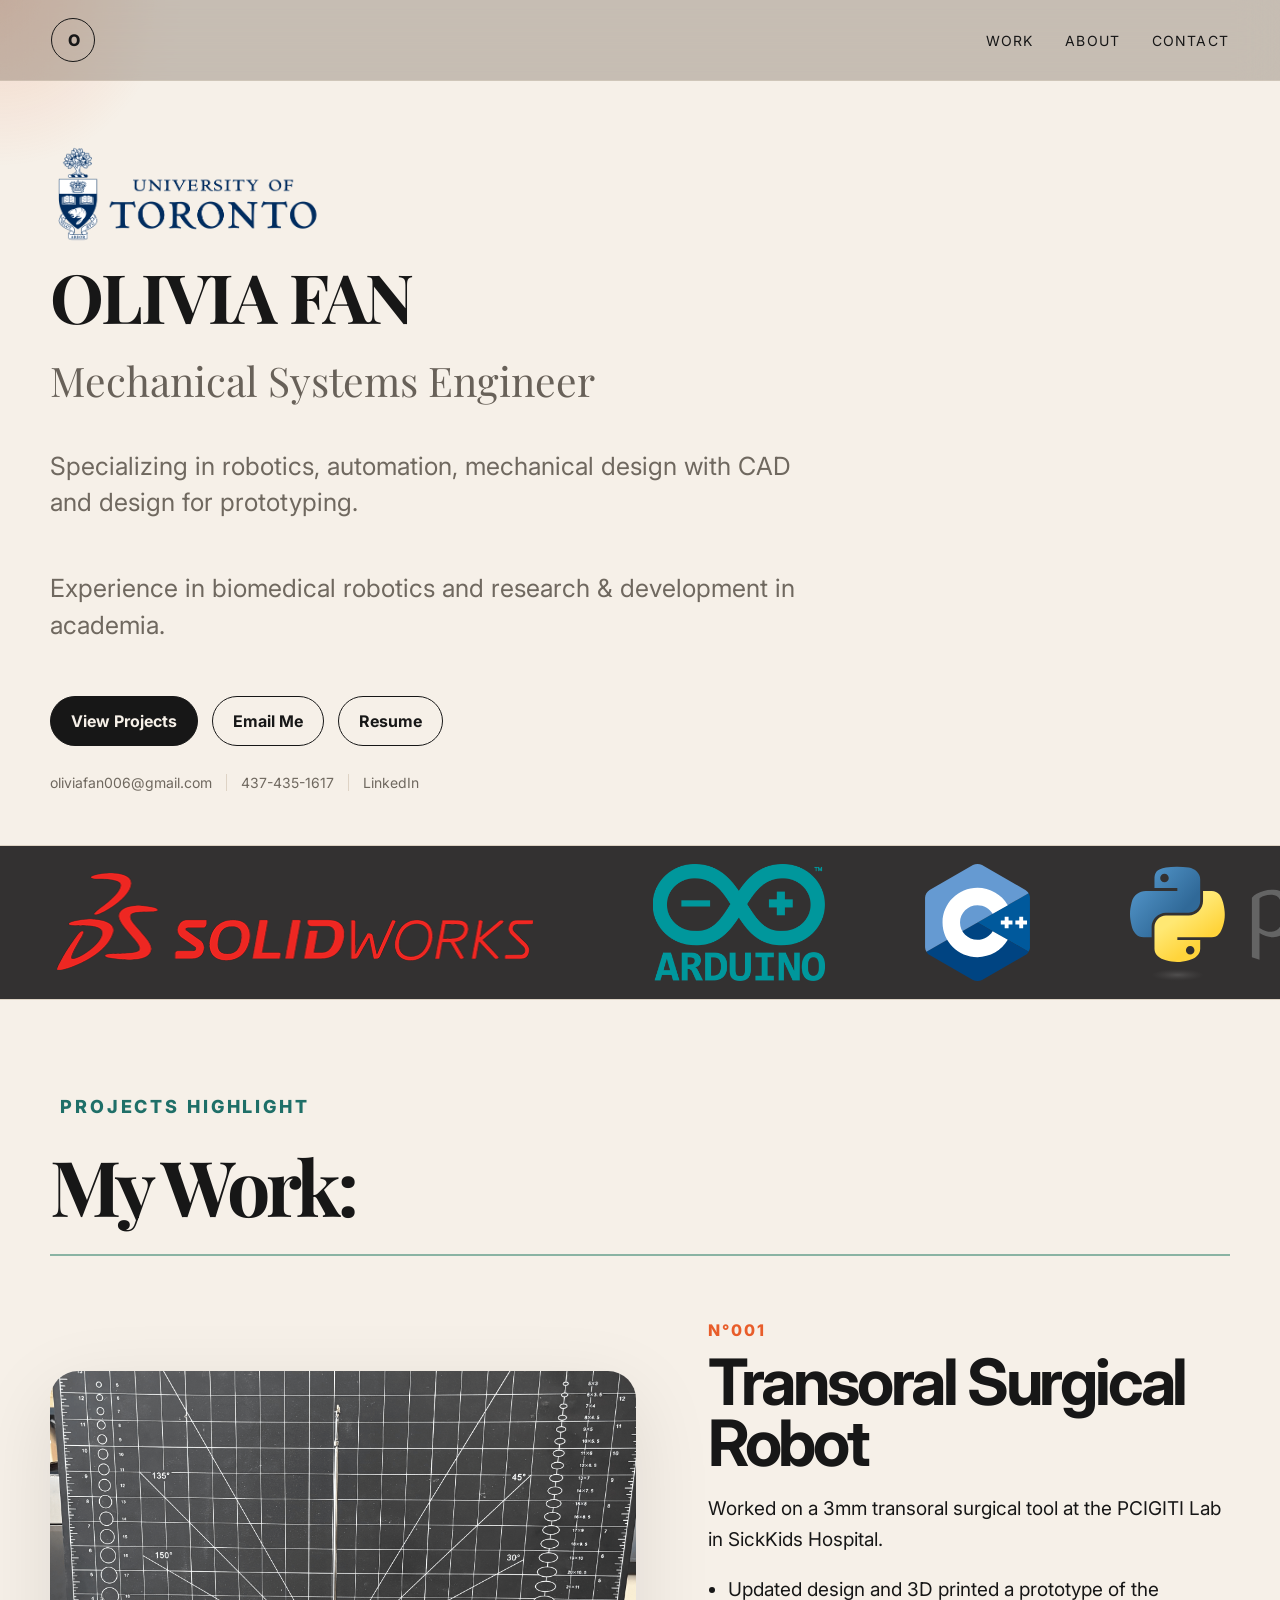
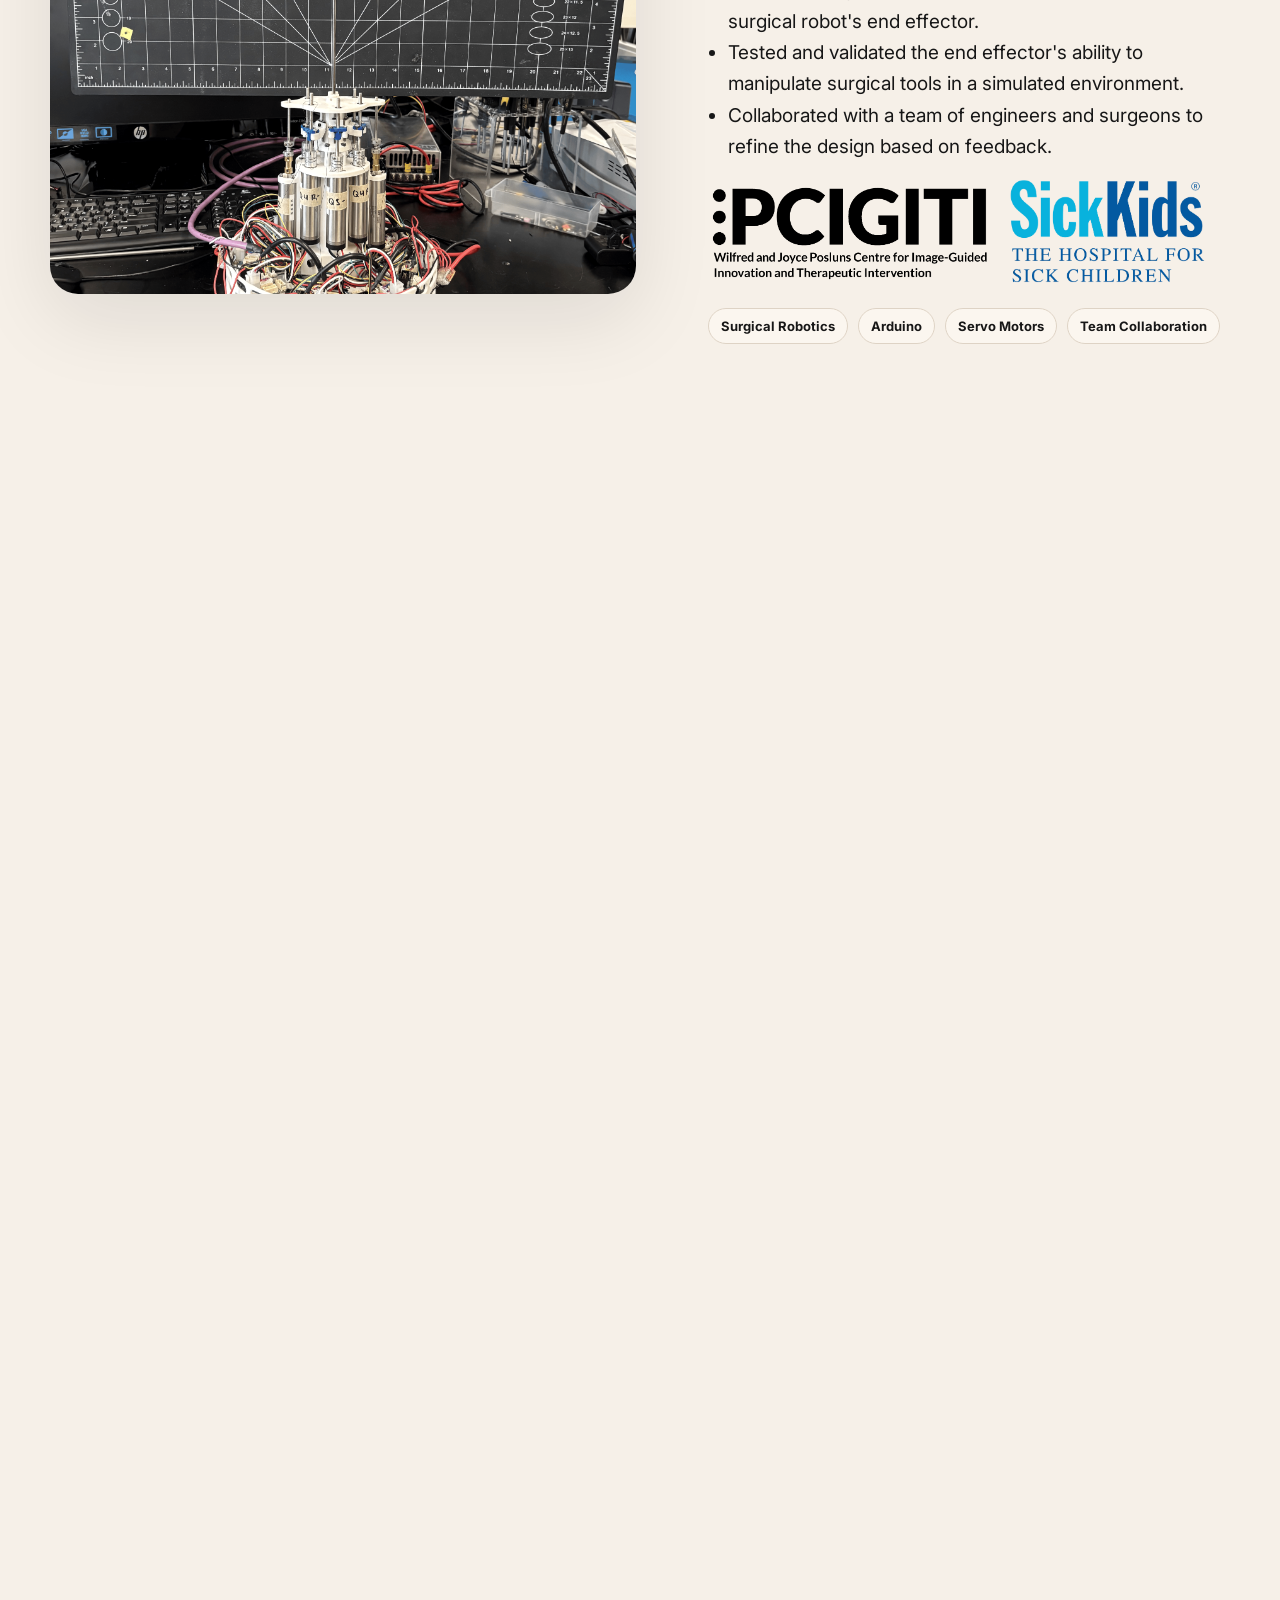
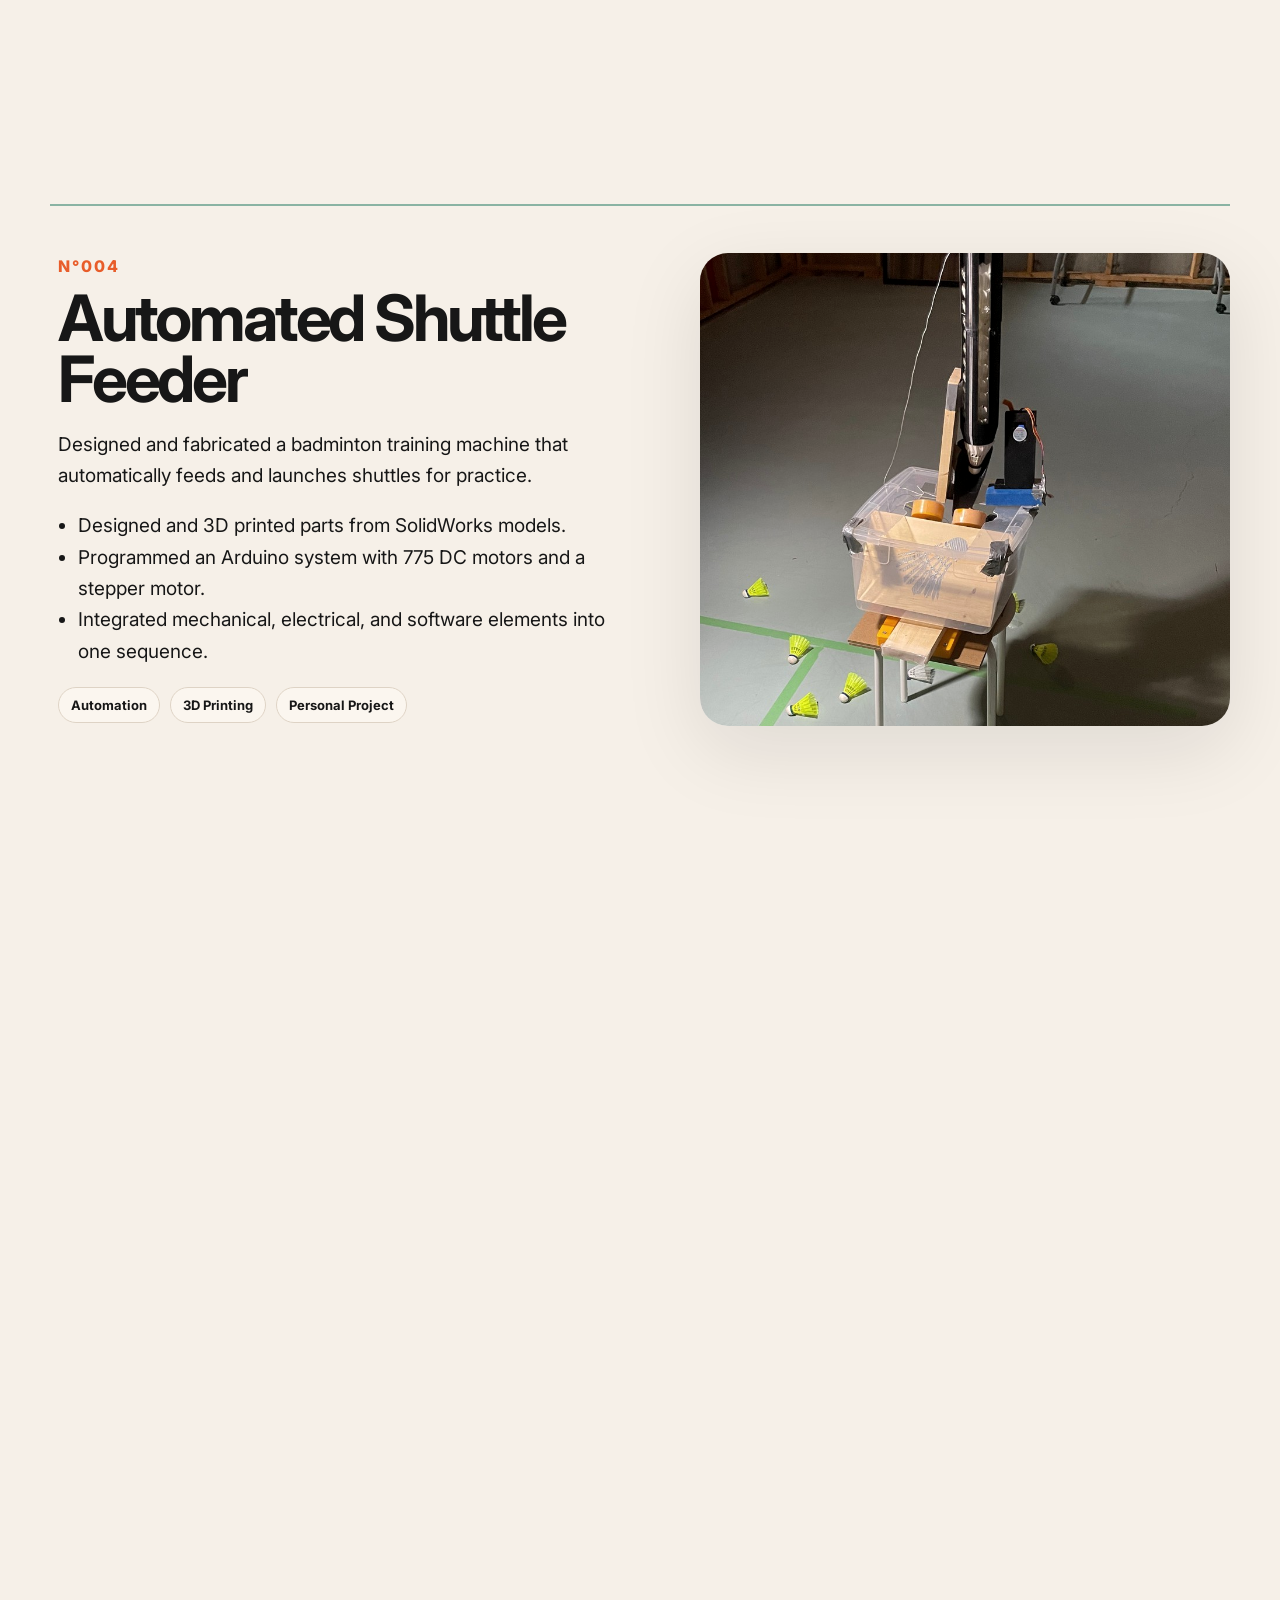
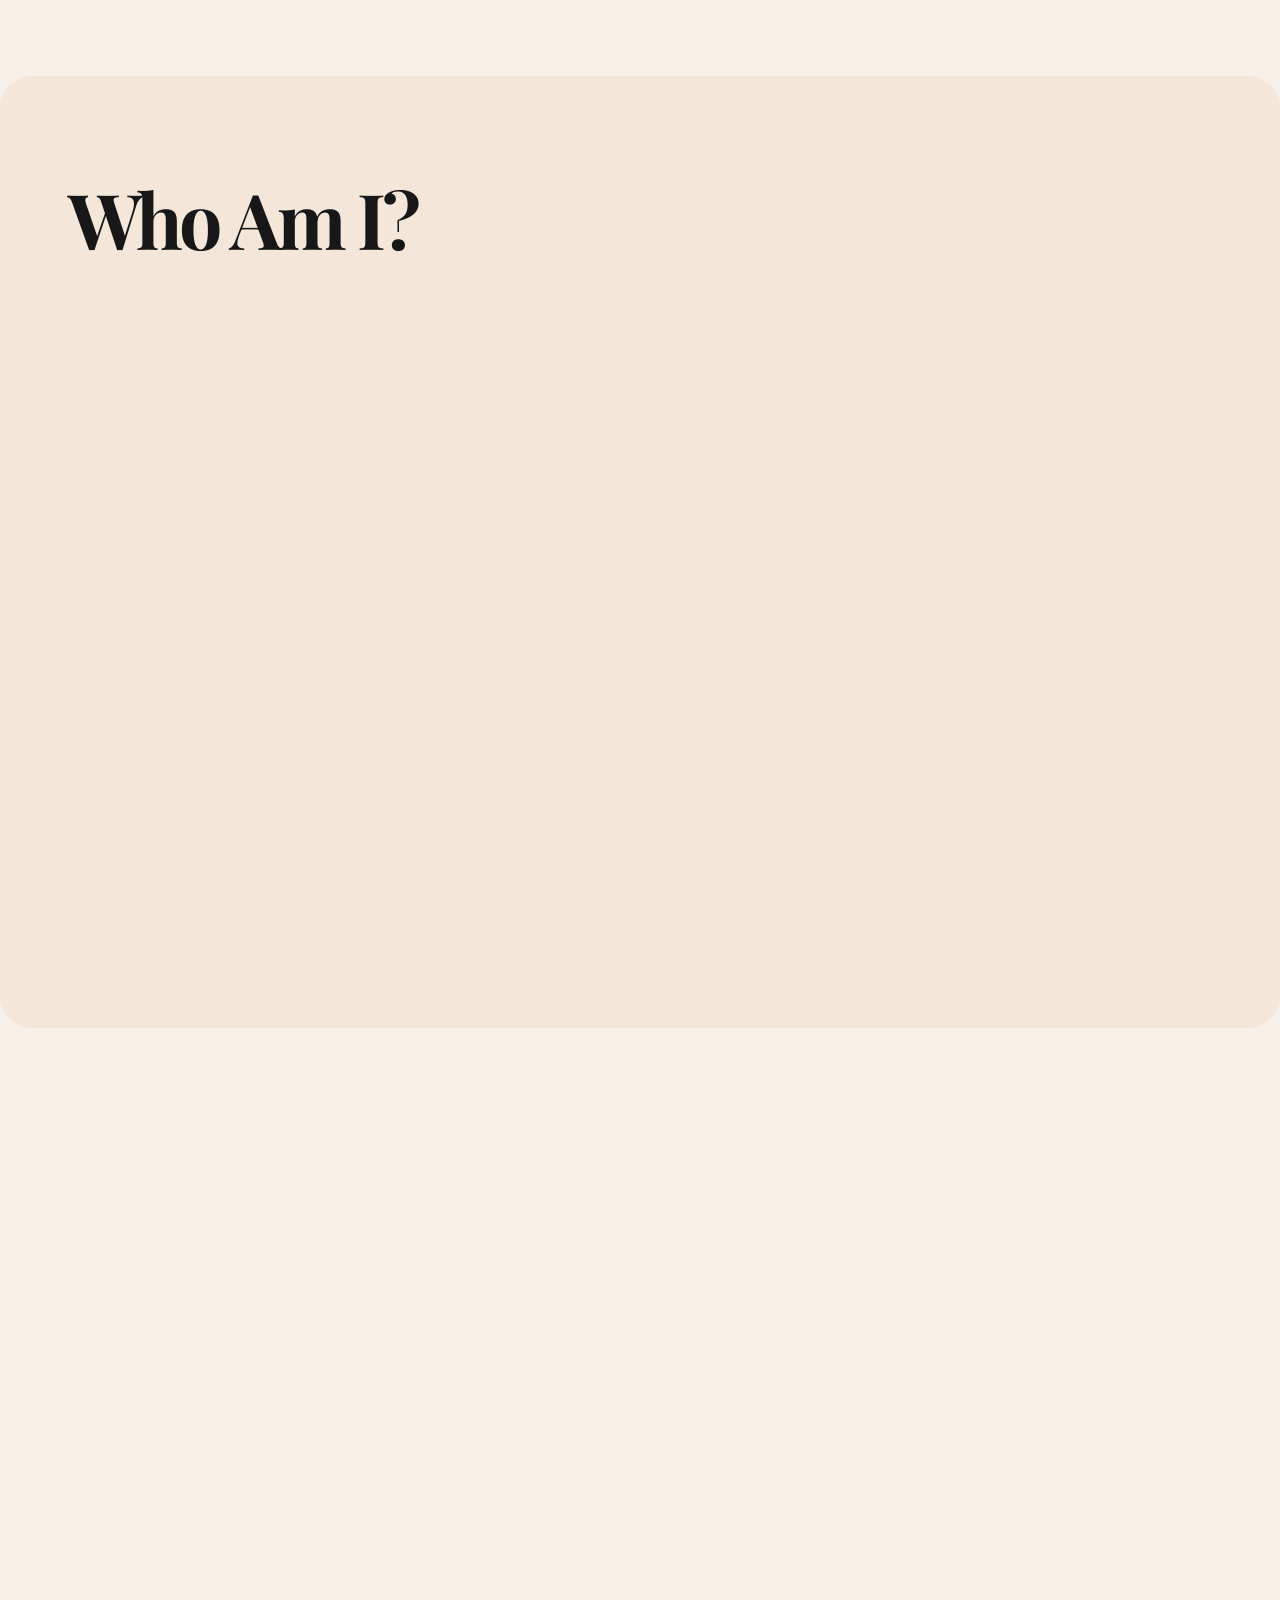
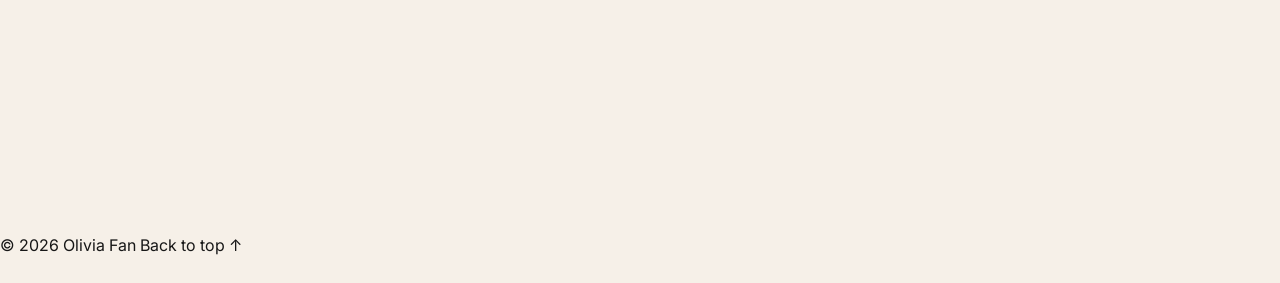
==== index.html @ 2886da38 "first commit" ====
<!doctype html>
<html lang="en">
<head>
  <meta charset="utf-8" />
  <meta name="viewport" content="width=device-width, initial-scale=1" />
  <meta name="description" content="Olivia Fan           — Mechanical Engineering portfolio featuring robotics, automation, CAD, Arduino, and system integration projects." />
  <title>Olivia Fan | Mechanical Engineering Portfolio</title>
  <link rel="preconnect" href="https://fonts.googleapis.com">
  <link rel="preconnect" href="https://fonts.gstatic.com" crossorigin>
  <link href="https://fonts.googleapis.com/css2?family=Inter:wght@400;500;600;700;800&family=Playfair+Display:wght@700;800&display=swap" rel="stylesheet">
  <link rel="stylesheet" href="styles.css" />
</head>
<body>
  <div class="cursor-glow" aria-hidden="true"></div>
  <header class="site-header">
    <a class="brand" href="#top" aria-label="Olivia Fan home">O</a>
    <nav aria-label="Primary navigation">
      <a href="#work">Work</a>
      <a href="#about">About</a>
      <a href="#contact">Contact</a>
    </nav>
  </header>

  <main id="top">
    <section class="hero section-grid">
      <div class="hero-school-logo" style="display:flex; justify-content:flex-start; margin:8px 0 0;">
        <img src="assets/University_of_Toronto-Logo.wine.png" alt="University of Toronto logo" style="max-height:100px; width:auto;" />
      </div>
      <h1>OLIVIA FAN<span class="hero-title-break"></span><span class="hero-title-line">Mechanical Systems Engineer</span></h1>
      <p class="hero-copy">Specializing in robotics, automation, mechanical design with CAD and design for prototyping.</p>
      <p class="hero-copy">Experience in biomedical robotics and research & development in academia.</p>
      <div class="hero-actions">
        <a class="button primary" href="#work">View Projects</a>
        <a class="button secondary" href="mailto:oliviafan006@gmail.com">Email Me</a>
        <a class="button secondary" href="mailto:oliviafan006@gmail.com">Resume</a>        
      </div>
      <div class="hero-meta" aria-label="Contact details">
        <span>oliviafan006@gmail.com</span>
        <span>437-435-1617</span>
        <a href="https://www.linkedin.com/in/oliviaxfan" target="_blank" rel="noreferrer">LinkedIn</a>
      </div>
    </section>

    <section class="marquee" aria-label="Core strengths">
      <div class="marquee-track">
        <img src="assets/2024-10-Solidworks_logo.cropimg.width=700.crop=landscape.png" alt="SolidWorks" class="marquee-logo" /><img src="assets/clipart1008674.png" alt="Arduino" class="marquee-logo" /><img src="assets/ISO_C++_Logo.svg" alt="C++" class="marquee-logo" /><img src="assets/Python-Logo-1.svg" alt="Python" class="marquee-logo" /><img src="assets/Ansys_logo_(2019).svg" alt="ANSYS" class="marquee-logo" />
        <img src="assets/2024-10-Solidworks_logo.cropimg.width=700.crop=landscape.png" alt="SolidWorks" class="marquee-logo" /><img src="assets/clipart1008674.png" alt="Arduino" class="marquee-logo" /><img src="assets/ISO_C++_Logo.svg" alt="C++" class="marquee-logo" /><img src="assets/Python-Logo-1.svg" alt="Python" class="marquee-logo" /><img src="assets/Ansys_logo_(2019).svg" alt="ANSYS" class="marquee-logo" />
      </div>
    </section>

    <section id="work" class="work section-grid">
      <div class="section-kicker">Projects Highlight</div>
      <h2>My Work:</h2>

      
      <article class="project featured reveal">
        <div class="project-image"><img src="assets/TORS Tool.png" alt="Transoral Surgical Robot" /></div>
        <div class="project-content">
          <div class="project-number">N°001</div>
          <h3>Transoral Surgical Robot</h3>
          <p>Worked on a 3mm transoral surgical tool at the PCIGITI Lab in SickKids Hospital.</p>
          <ul>
            <li>Updated design and 3D printed a prototype of the surgical robot's end effector.</li>
            <li>Tested and validated the end effector's ability to manipulate surgical tools in a simulated environment.</li>
            <li>Collaborated with a team of engineers and surgeons to refine the design based on feedback.</li>
          </ul>
          <div class="project-logos" style="display:flex; gap:16px; align-items:center; margin-top:12px; flex-wrap:wrap;">
            <img src="assets/PCIGITI-BLKLOGO.png" alt="PCIGITI logo" style="max-height:100px; width:auto;" />
            <img src="assets/SICKKIDS.png.webp" alt="SickKids logo" style="max-height:110px; width:auto;" />
          </div>
          </ul>
          <div class="tags"><span>Surgical Robotics</span><span>Arduino</span><span>Servo Motors</span><span>Team Collaboration</span></div>
        </div>
      </article>      
      
      <article class="project featured reveal">
        <div class="project-image"><img src="assets/project_1.png" alt="ORCA robotic hand prototype" /></div>
        <div class="project-content">
          <div class="project-number">N°002</div>
          <h3>ORCA Robot Hand</h3>
          <p>Assembled an open-source, highly dexterous double-jointed robotic hand at the PCIGITI Lab in SickKids Hospital.</p>
          <ul>
            <li>3D printed and silicone casted hand components.</li>
            <li>Built tendon-actuated finger movement using metal wires and servo motors.</li>
            <li>Integrated a servo-driven wrist with timing belt drive.</li>
            <li>Collaborated with McMaster graduate students to test and program the hand.</li>
          </ul>
          <div class="project-logos" style="display:flex; gap:16px; align-items:center; margin-top:12px; flex-wrap:wrap;">
            <img src="assets/PCIGITI-BLKLOGO.png" alt="PCIGITI logo" style="max-height:100px; width:auto;" />
            <img src="assets/SICKKIDS.png.webp" alt="SickKids logo" style="max-height:110px; width:auto;" />
          </div>
          <div class="tags"><span>Biomedical Robotics</span><span>Arduino</span><span>Servo Motors</span><span>Team Collaboration</span></div>
        </div>
      </article>

      <article class="project reveal">
        <div class="project-image"><img src="assets/project_3.png" alt="Cinematography robot arm design" /></div>
        <div class="project-content">
          <div class="project-number">N°003</div>
          <h3>Cinematography Robot Arm</h3>
          <p>Designed a high-mobility robot arm for controlled camera movement, including a custom gearbox and outer shell.</p>
          <ul>
            <li>Calculated torque, gear ratios, and motion requirements.</li>
            <li>Designed model using <strong>SolidWorks</strong>.</li>
            <li>Iterated geometry, joint layout, and actuation concepts.</li>
            <li>Coordinated mechanical, structural, research, and documentation tasks for a team of 4.</li>
          </ul>
          <div class="project-logos" style="display:flex; gap:16px; align-items:center; margin-top:12px; flex-wrap:wrap;">
            <img src="assets/University_of_Toronto-Logo.wine.png" alt="University of Toronto logo" style="max-height:100px; width:auto;" />
          </div>
          <div class="tags"><span>SolidWorks</span><span>Gearbox Design</span><span>Mechatronics</span><span>Mechanical Design</span></div>
        </div>
      </article>

      <article class="project reveal">
        <div class="project-image"><img src="assets/project_10.jpeg" alt="Automated badminton shuttle feeder prototype" /></div>
        <div class="project-content">
          <div class="project-number">N°004</div>
          <h3>Automated Shuttle Feeder</h3>
          <p>Designed and fabricated a badminton training machine that automatically feeds and launches shuttles for practice.</p>
          <ul>
            <li>Designed and 3D printed parts from SolidWorks models.</li>
            <li>Programmed an Arduino system with 775 DC motors and a stepper motor.</li>
            <li>Integrated mechanical, electrical, and software elements into one sequence.</li>
          </ul>
          <div class="tags"><span>Automation</span><span>3D Printing</span><span>Personal Project</span></div>
        </div>
      </article>

      <article class="project reveal">
        <div class="project-image"><img src="assets/project_15.png" alt="Automated DSC press prototype" /></div>
        <div class="project-content">
          <div class="project-number">N°005</div>
          <h3>Automated DSC Press</h3>
          <p>Developed a prototype that automatically crimps DSC sample pans to improve throughput and reduce manual intervention.</p>
          <ul>
            <li>Engineered 3D printed mechanical components using SolidWorks CAD.</li>
            <li>Integrated an Arduino-controlled linear actuator.</li>
            <li>Troubleshot motion, alignment, and force requirements for repeatable crimping.</li>
          </ul>
          <div class="project-logos" style="display:flex; gap:16px; align-items:center; margin-top:12px; flex-wrap:wrap;">
            <img src="assets/University_of_Toronto-Logo.wine.png" alt="University of Toronto logo" style="max-height:100px; width:auto;" />
          </div>
          <div class="tags"><span>Prototyping</span><span>Linear Actuator</span><span>Testing</span></div>
        </div>
      </article>
    </section>

    <section id="about" class="about section-grid">
      <h2>Who Am I?</h2>

      <article class="about-story reveal">
        <div class="about-me"><img src="assets/About Me Pic.jpg" alt="Olivia Fan portrait" /></div>
        <div class="about-story-content">
          <h3>About Me.....</h3>
          <p>Beyond engineering, I am passionate about maintaining an active lifestyle. Whether it's playing badminton, ultimate frisbee, soccer, or going to the gym, I enjoy opportunities to challenge myself both physically and mentally. On the left, you can see me representing my university club team at a tournament.</p>
          <ul>

          </ul>
        </div>
      </article>
    </section>

    <section id="contact" class="contact section-grid reveal">
      <p class="section-kicker">Let’s Connect</p>
      <h2>Interested in robotics, automation, or mechanical design?</h2>

      <div class="contact-links">

          <a class="contact-button"
            href="mailto:oliviafan006@gmail.com">
              <span class="icon">✉</span>
              <span>oliviafan006@gmail.com</span>
          </a>


          <a class="contact-button"
            href="https://www.linkedin.com/in/oliviaxfan"
            target="_blank"
            rel="noreferrer">

              <span class="icon linkedin-icon">in</span>
              <span>LinkedIn</span>

          </a>

          <div class="contact-item">
              <span class="icon">📞</span>
              <span>437-435-1617</span>
          </div>
      </div>
  </section>

  </main>

  <footer>
    <span>© 2026 Olivia Fan</span>
    <a href="#top">Back to top ↑</a>
  </footer>

  <script src="script.js"></script>
</body>
</html>
---- styles.css ----
:root{
  --bg:#f6f0e8; --ink:#171717; --muted:#6f685f; --line:#ded3c5; --card:#fffaf3; --accent:#e85d2a; --accent2:#1f6f68;
  --shadow: 0 24px 80px rgba(23,23,23,.10);
}
*{box-sizing:border-box} html{scroll-behavior:smooth} body{margin:0;font-family:Inter,system-ui,sans-serif;background:var(--bg);color:var(--ink);overflow-x:hidden}
a{color:inherit;text-decoration:none} img{width:100%;height:100%;object-fit:cover;display:block;filter:saturate(.92) contrast(1.03)}
.cursor-glow{position:fixed;inset:auto;width:380px;height:380px;border-radius:999px;background:radial-gradient(circle,rgba(232,93,42,.18),transparent 62%);pointer-events:none;z-index:-1;transform:translate(-50%,-50%)}
.site-header{position:sticky;top:0;z-index:10;display:flex;justify-content:space-between;align-items:center;padding:18px clamp(18px,4vw,56px);backdrop-filter:blur(20px);background:rgba(110, 94, 82, 0.35);border-bottom:1px solid rgba(222,211,197,.35)}
.brand{display:grid;place-items:center;width:44px;height:44px;border:1px solid var(--ink);border-radius:50%;font-weight:800;letter-spacing:-.05em}.site-header nav{display:flex;gap:clamp(14px,3vw,32px);font-size:14px;text-transform:uppercase;letter-spacing:.08em}.site-header nav a{position:relative}.site-header nav a:after{content:"";position:absolute;left:0;bottom:-6px;width:0;height:1px;background:var(--ink);transition:.3s}.site-header nav a:hover:after{width:100%}
.section-grid{display:grid;grid-template-columns:minmax(18px,1fr) minmax(0,1180px) minmax(18px,1fr)}.section-grid>*{grid-column:2}.hero{min-height:82vh;padding:54px 0 54px;align-content:center}.eyebrow,.section-kicker{font-size:18px;text-transform:uppercase;letter-spacing:.16em;color:var(--accent2);font-weight:800;margin-left:10px}.hero h1,.work h2,.about h2,.contact h2{font-family:'Playfair Display',serif;font-size:clamp(42px,10vw,68px);line-height:1.2;letter-spacing:-.05em;margin:22px 0;max-width:1260px}.hero h1{display:flex;flex-direction:column;gap:12px;line-height:0.9;margin-bottom:24px;letter-spacing:-.03em}.hero-title-break{display:block;height:12px}.hero-title-line{display:block;font-weight:400;font-family:'Playfair Display',serif;font-size:0.6em;letter-spacing:0em;color:#686159;white-space:nowrap}.hero-copy{max-width:760px;font-size:clamp(18px,2vw,25px);line-height:1.45;color:var(--muted)}.hero-actions,.hero-meta,.contact-links{display:flex;flex-wrap:wrap;gap:14px;margin-top:28px}.button{padding:14px 20px;border-radius:999px;border:1px solid var(--ink);font-weight:700}.button.primary{background:var(--ink);color:var(--bg)}.button.secondary:hover,.button.primary:hover{transform:translateY(-2px)}.hero-meta{color:var(--muted);font-size:14px}.hero-meta>*{padding-right:14px;border-right:1px solid var(--line)}.hero-meta>*:last-child{border-right:0}
.marquee{border-block:1px solid var(--line);overflow:hidden;background:#333131;color:#f6f0e8}.marquee-track{display:flex;width:max-content;animation:marquee 26s linear infinite}.marquee span{font-family:"Playfair Display",serif;font-size:clamp(36px,6vw,84px);padding:18px 30px;white-space:nowrap}.marquee-logo{height:clamp(72px,12vw,168px);width:auto;padding:18px 50px;object-fit:contain;filter:none}@keyframes marquee{to{transform:translateX(-50%)}}

.work {
    padding: 96px 0;
}

.work h2 {
    font-size: clamp(36px, 6vw, 80px);
    max-width: 930px;
}

.project {
    display: grid;
    grid-template-columns: 1.05fr 0.95fr;
    gap: clamp(24px, 5vw, 70px);
    align-items: center;
    padding: 42px 0;
    border-top: 2px solid #8ab3a3;
}

.project.featured {
    padding-top: 56px;
}

.project:nth-of-type(even) .project-image {
    order: 2;
}

.project-image {
    aspect-ratio: 1.12 / 1;
    border-radius: 28px;
    overflow: hidden;
    background: var(--card);
    box-shadow: var(--shadow);
}

.project-content {
    padding: 8px;
}

.project-number {
    color: var(--accent);
    font-weight: 800;
    letter-spacing: 0.12em;
}

.project h3 {
    font-size: clamp(34px, 5vw, 70px);
    line-height: 0.95;
    letter-spacing: -0.05em;
    margin: 12px 0;
}

.project p,
.project li,
.about p,
.skills p {
    color: var(#57514a);
    font-size: 19px;
    line-height: 1.65;
}

.project ul {
    padding-left: 20px;
}

.tags {
    display: flex;
    flex-wrap: wrap;
    gap: 10px;
    margin-top: 20px;
}

.tags span {
    border: 1px solid var(--line);
    background: rgba(255, 250, 243, 0.6);
    border-radius: 999px;
    padding: 9px 12px;
    font-size: 13px;
    font-weight: 700;
}

.about {
    padding: 96px 50px;
    background: #f4e7da;
    border-radius: 32px;
    margin: 90px auto;
    max-width: 1300px;
}
eaf0e9
.skills,
.contact {
    padding: 96px 0;
}


.contact-links {
    display: flex;
    flex-direction: column;
    align-items: flex-start;
    gap: 24px;
    margin-top: 30px;
}

.contact-button,
.contact-item {
    display: flex;
    align-items: center;
    gap: 14px;
    font-size: 28px;
    font-weight: 500;
}

.contact-button {
    padding: 16px 24px;
    background: #fffaf3;
    border: 1px solid var(--line);
    border-radius: 999px;
    transition: 0.2s ease;
}

.contact-button:hover {
    transform: translateY(-2px);
    box-shadow: 0 8px 24px rgba(0,0,0,0.08);
}

.linkedin-icon {
    width: 36px;
    height: 36px;

    display: flex;
    align-items: center;
    justify-content: center;

    background: #0077b5;
    color: white;

    border-radius: 3px;
    font-weight: 800;
    font-size: 20px;
    font-family: Arial, sans-serif;
}

.icon {
    font-size: 32px;
}


.about h2 {
    font-size: clamp(36px, 6vw, 80px);
    max-width: 930px;
    margin: 0 0 20px;
}

.about-story {
    display: grid;
    grid-template-columns: minmax(500px, 750px) minmax(0, 1fr);
    gap: clamp(24px, 4vw, 48px);
    align-items: center;
    padding: 42px 0;
    border-top: 2px solid #8ab3a3;
}

.about-me {
    width: 100%;
    height: auto;
    overflow: hidden;
    border-radius: 24px;
    background: var(--card);
    box-shadow: var(--shadow);
}

.about-me img {
    width: 100%;
    height: auto;
    object-fit: contain;
    display: block;
    image-rendering: auto;
    transform: translateZ(0);
}

.about-story-content {
    padding: 8px 0;
}

.about-story h3 {
    font-size: clamp(28px, 4vw, 56px);
    line-height: 0.95;
    letter-spacing: -0.05em;
    margin: 12px 0;
}

.about-story p,
.about-story li {
    color: #443f39;
    font-size: 24px;
    line-height: 1.65;
}

.about-story ul {
    padding-left: 20px;
}

.tags {
    display: flex;
    flex-wrap: wrap;
    gap: 10px;
    margin-top: 20px;
}

.tags span {
    border: 1px solid var(--line);
    background: rgba(255, 250, 243, 0.6);
    border-radius: 999px;
    padding: 9px 12px;
    font-size: 13px;
    font-weight: 700;
}


.reveal {
    opacity: 0;
    transform: translateY(48px);
    transition: opacity 0.8s ease, transform 0.8s ease;
    will-change: opacity, transform;
}

.reveal.visible {
    opacity: 1;
    transform: translateY(0);
}


@media (max-width: 820px) {
    .site-header nav {
        gap: 12px;
        font-size: 12px;
    }

    .project,
    .project:nth-of-type(even) .project-image {
        grid-template-columns: 1fr;
        order: initial;
    }

    .about-story {
        grid-template-columns: 1fr;
        align-items: flex-start;
    }

    .about-me {
        width: 100%;
        max-width: 240px;
        height: 320px;
    }

    .skill-grid {
        grid-template-columns: 1fr;
    }

    .hero h1 {
        font-size: clamp(48px, 15vw, 76px);
    }

    .hero {
        min-height: auto;
    }

    footer {
        flex-direction: column;
        gap: 12px;
    }
}
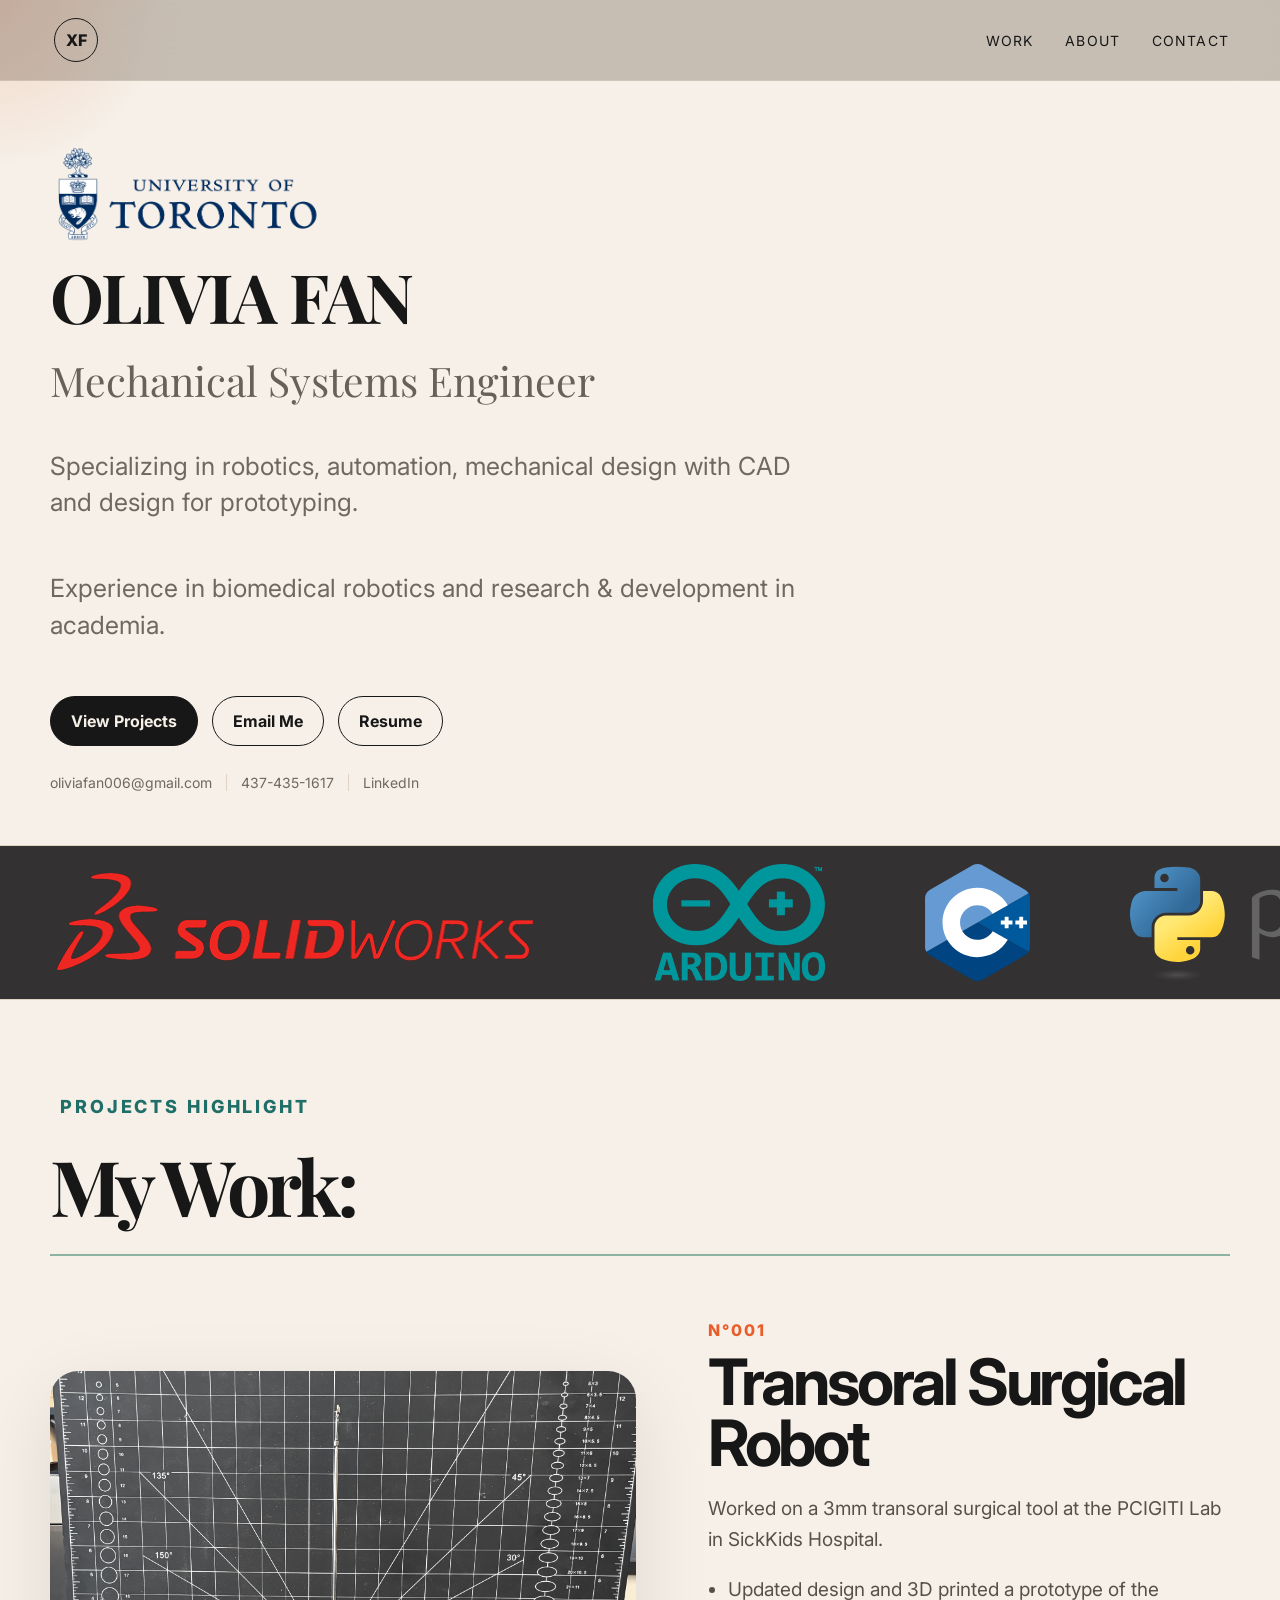
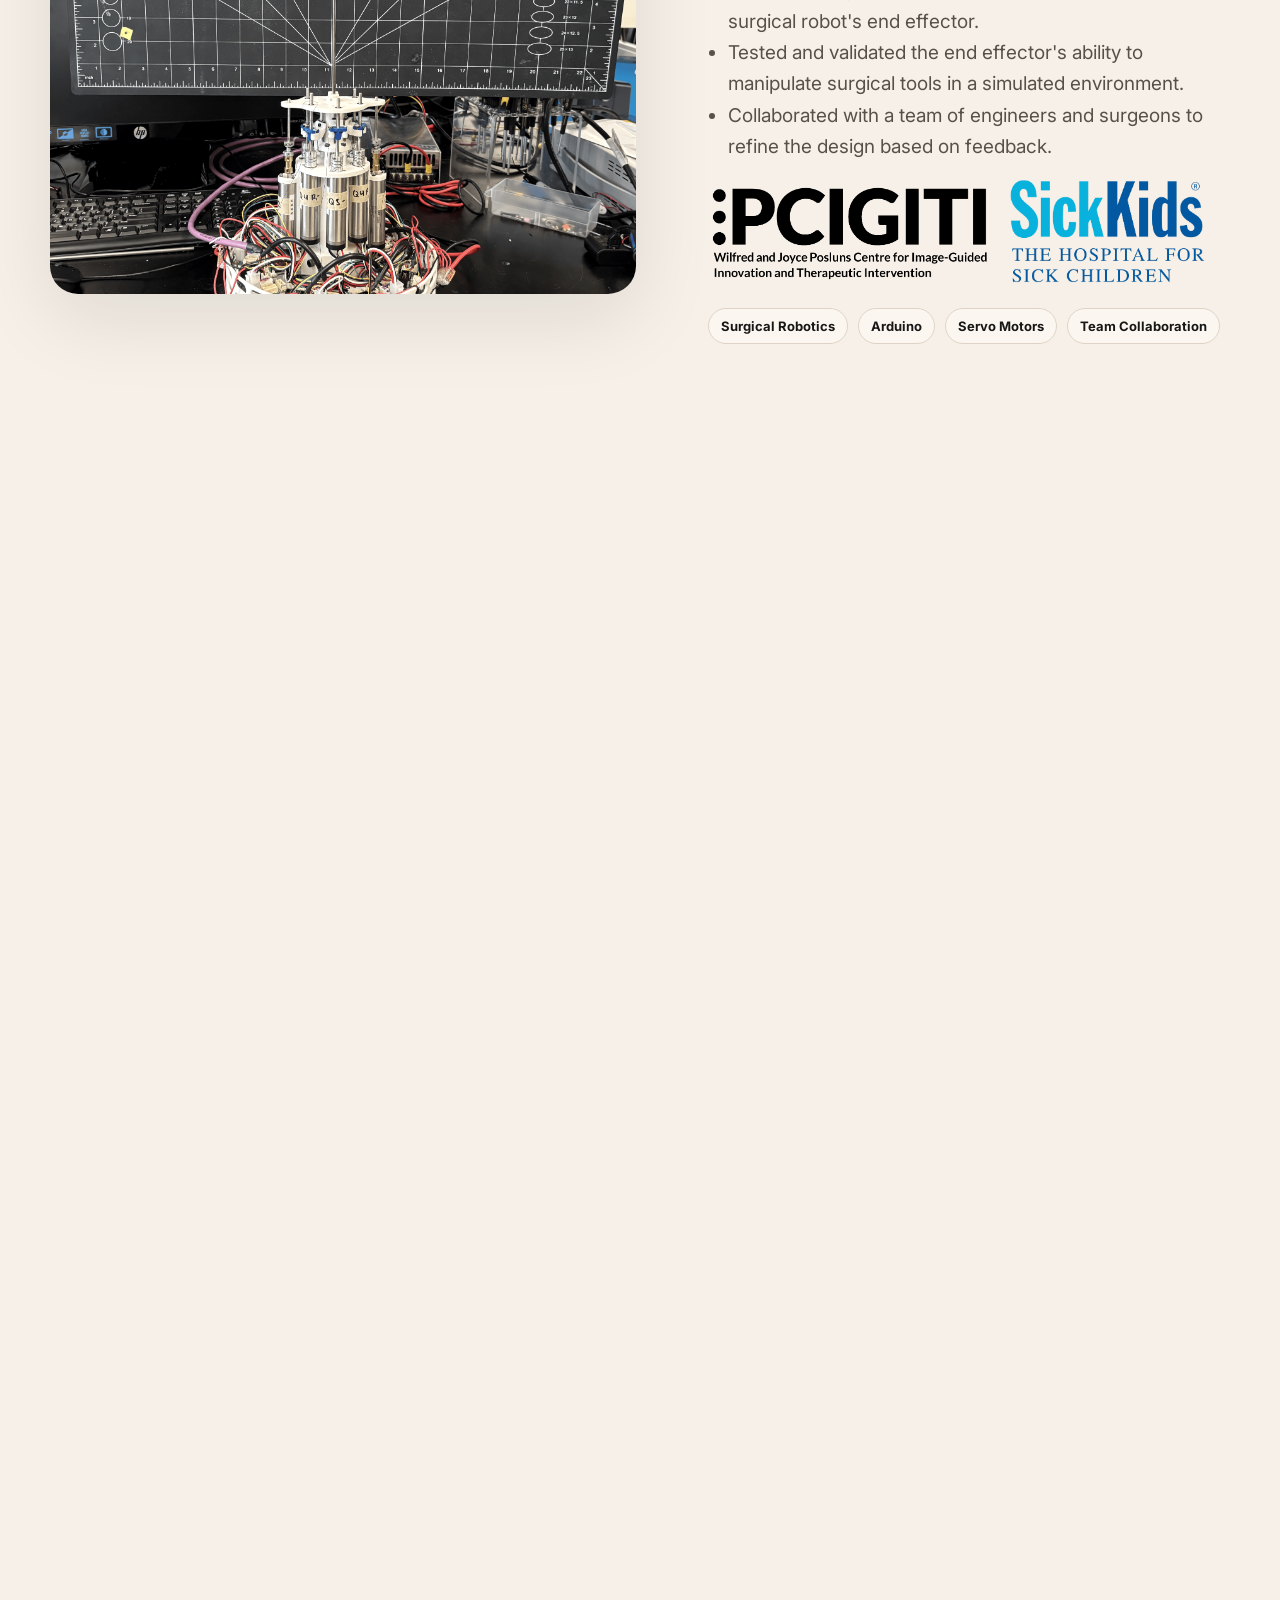
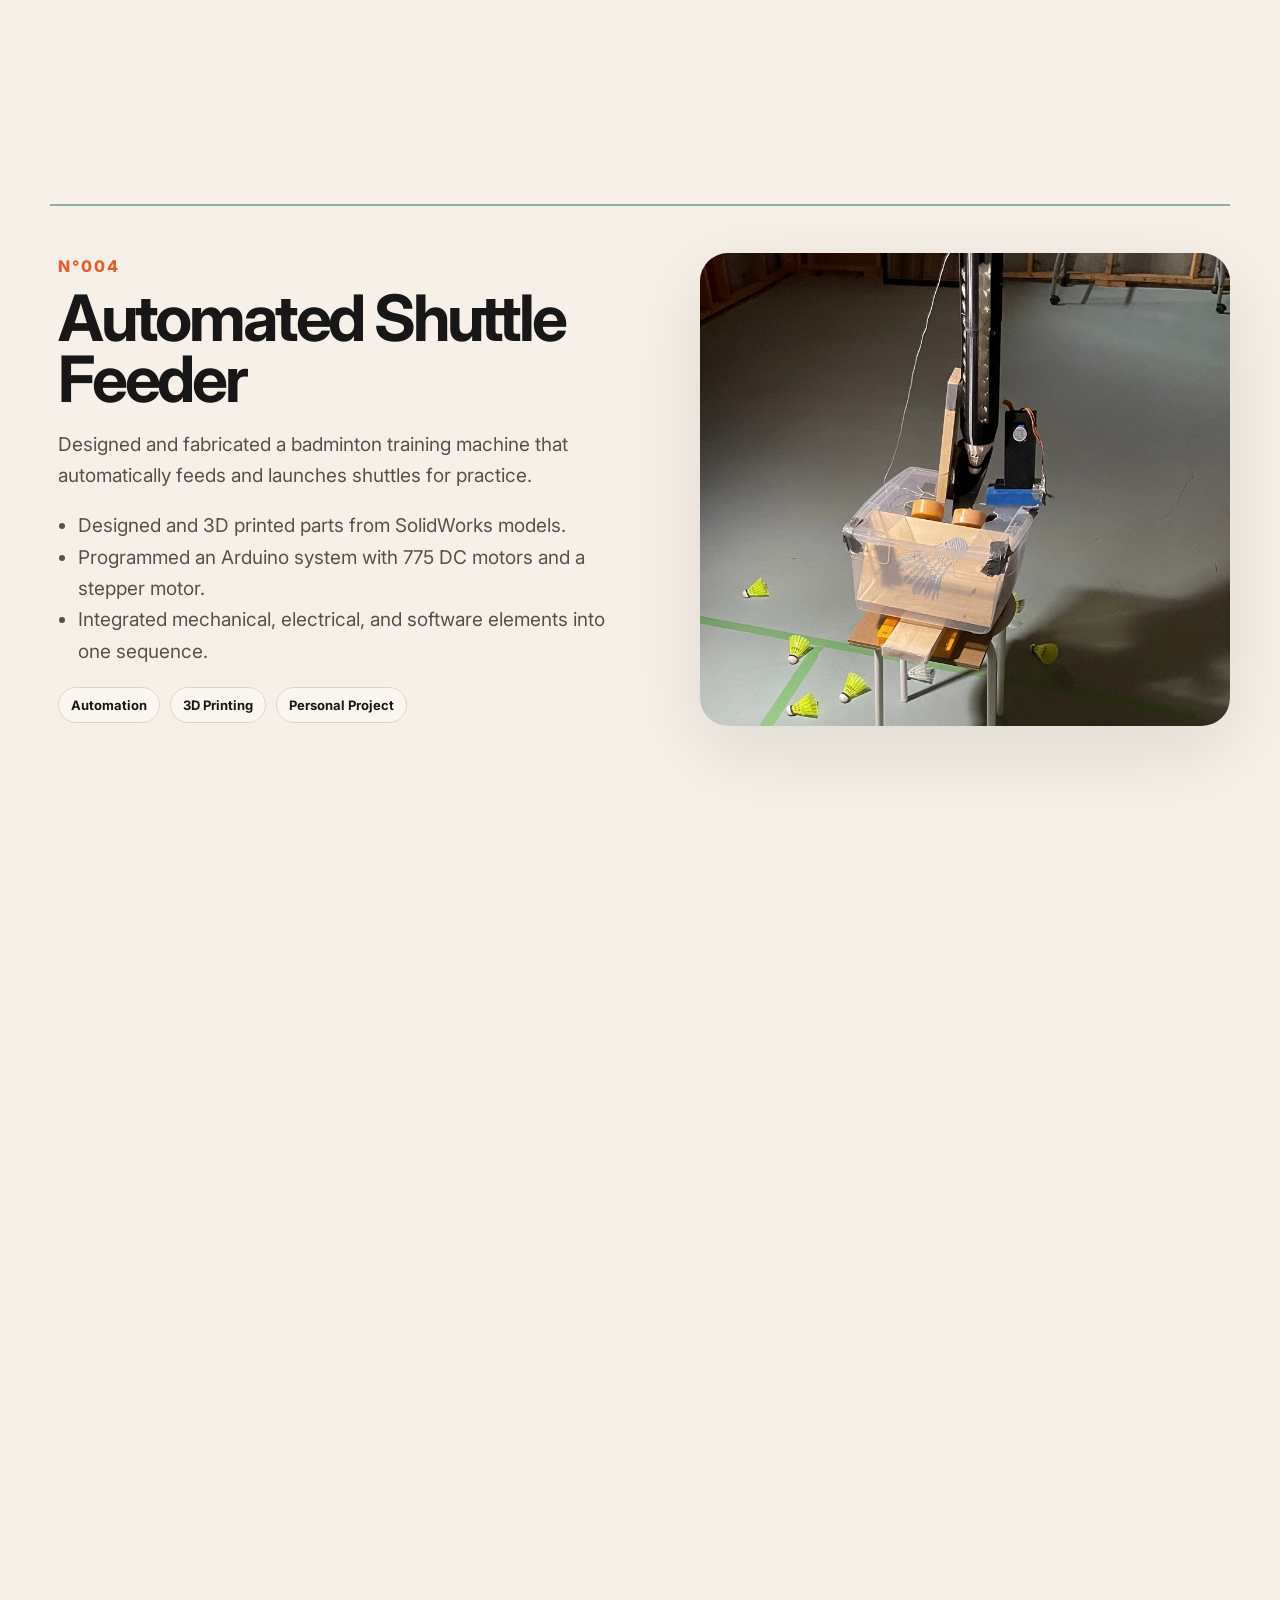
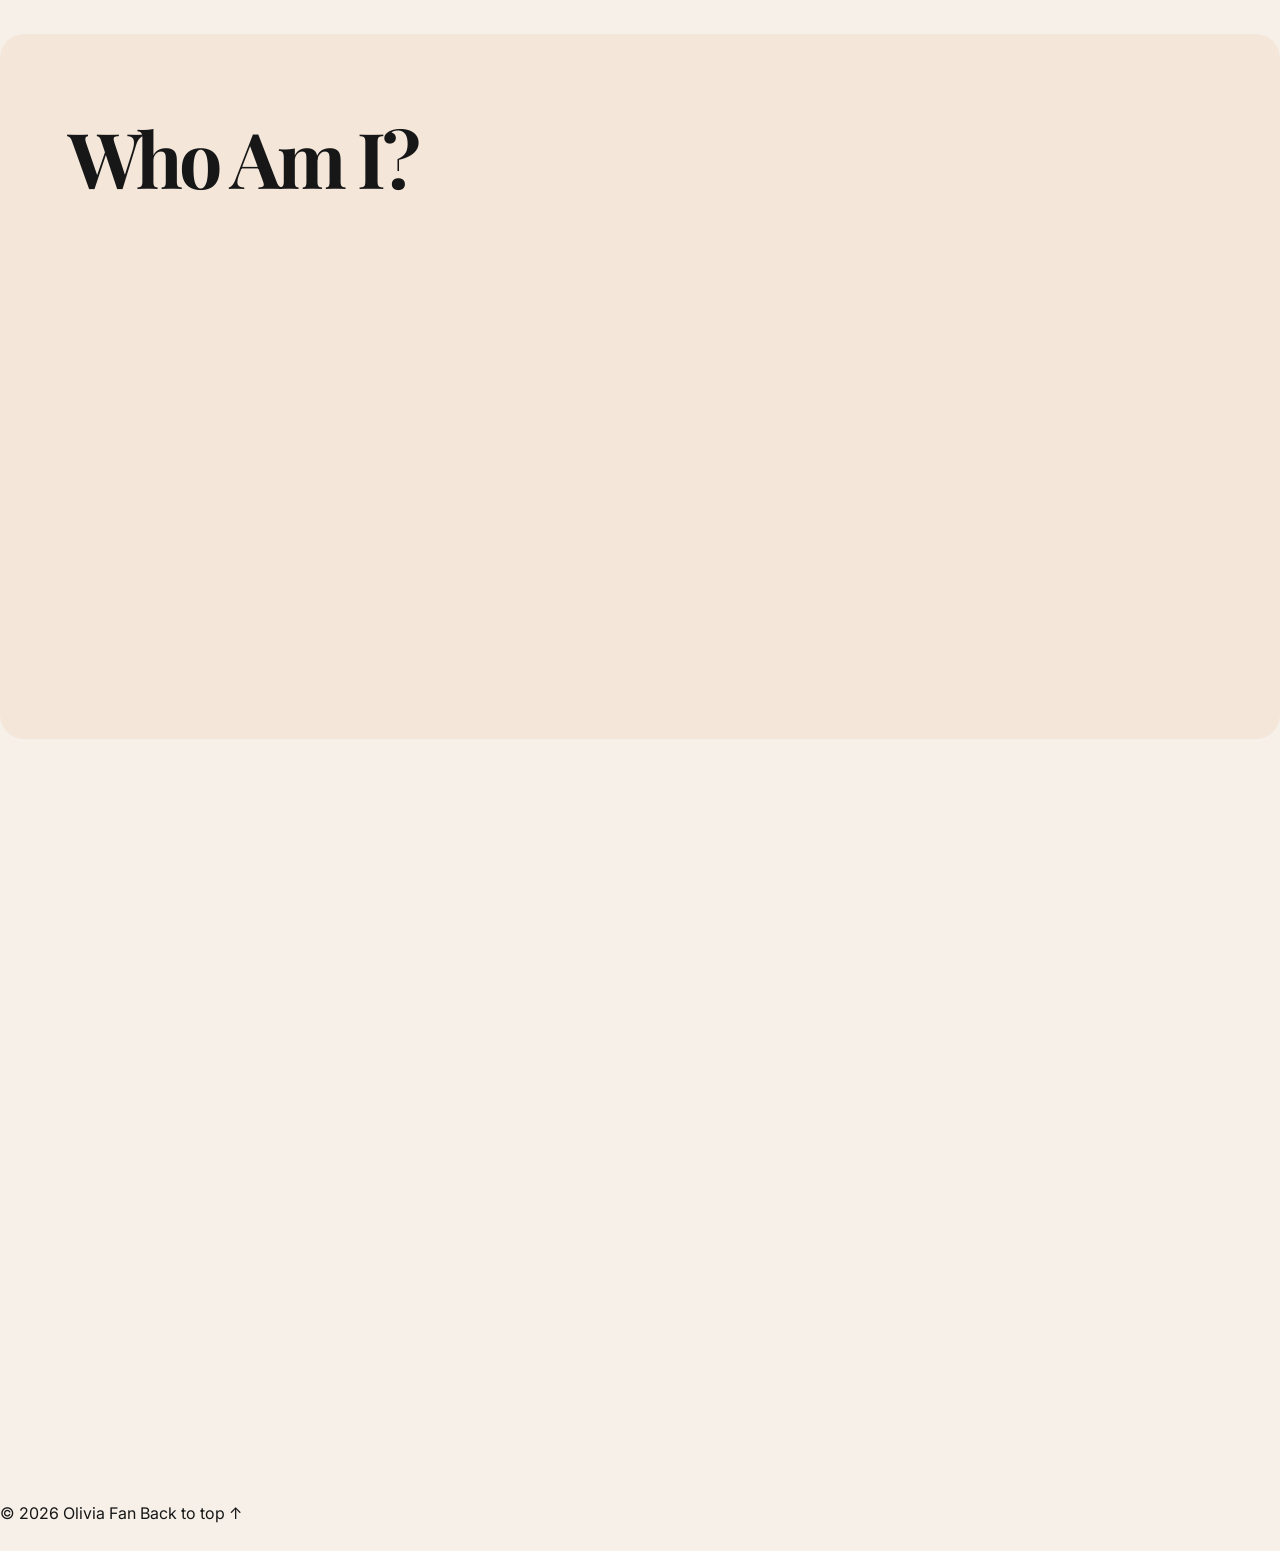
==== commit 32ce4cba: "Fixed mobile responsiveness and updated layout" ====
--- a/index.html
+++ b/index.html
@@ -13,7 +13,7 @@
 <body>
   <div class="cursor-glow" aria-hidden="true"></div>
   <header class="site-header">
-    <a class="brand" href="#top" aria-label="Olivia Fan home">O</a>
+    <a class="brand" href="#top" aria-label="Olivia Fan home">XF</a>
     <nav aria-label="Primary navigation">
       <a href="#work">Work</a>
       <a href="#about">About</a>
@@ -32,7 +32,12 @@
       <div class="hero-actions">
         <a class="button primary" href="#work">View Projects</a>
         <a class="button secondary" href="mailto:oliviafan006@gmail.com">Email Me</a>
-        <a class="button secondary" href="mailto:oliviafan006@gmail.com">Resume</a>        
+        <a class="button secondary" 
+          href="assets/Resume.pdf" 
+          target="_blank" 
+          rel="noopener noreferrer">
+          Resume
+        </a>
       </div>
       <div class="hero-meta" aria-label="Contact details">
         <span>oliviafan006@gmail.com</span>
@@ -68,7 +73,6 @@
             <img src="assets/PCIGITI-BLKLOGO.png" alt="PCIGITI logo" style="max-height:100px; width:auto;" />
             <img src="assets/SICKKIDS.png.webp" alt="SickKids logo" style="max-height:110px; width:auto;" />
           </div>
-          </ul>
           <div class="tags"><span>Surgical Robotics</span><span>Arduino</span><span>Servo Motors</span><span>Team Collaboration</span></div>
         </div>
       </article>      
@@ -154,9 +158,6 @@
         <div class="about-story-content">
           <h3>About Me.....</h3>
           <p>Beyond engineering, I am passionate about maintaining an active lifestyle. Whether it's playing badminton, ultimate frisbee, soccer, or going to the gym, I enjoy opportunities to challenge myself both physically and mentally. On the left, you can see me representing my university club team at a tournament.</p>
-          <ul>
-
-          </ul>
         </div>
       </article>
     </section>
--- a/styles.css
+++ b/styles.css
@@ -7,7 +7,7 @@
 a{color:inherit;text-decoration:none} img{width:100%;height:100%;object-fit:cover;display:block;filter:saturate(.92) contrast(1.03)}
 .cursor-glow{position:fixed;inset:auto;width:380px;height:380px;border-radius:999px;background:radial-gradient(circle,rgba(232,93,42,.18),transparent 62%);pointer-events:none;z-index:-1;transform:translate(-50%,-50%)}
 .site-header{position:sticky;top:0;z-index:10;display:flex;justify-content:space-between;align-items:center;padding:18px clamp(18px,4vw,56px);backdrop-filter:blur(20px);background:rgba(110, 94, 82, 0.35);border-bottom:1px solid rgba(222,211,197,.35)}
-.brand{display:grid;place-items:center;width:44px;height:44px;border:1px solid var(--ink);border-radius:50%;font-weight:800;letter-spacing:-.05em}.site-header nav{display:flex;gap:clamp(14px,3vw,32px);font-size:14px;text-transform:uppercase;letter-spacing:.08em}.site-header nav a{position:relative}.site-header nav a:after{content:"";position:absolute;left:0;bottom:-6px;width:0;height:1px;background:var(--ink);transition:.3s}.site-header nav a:hover:after{width:100%}
+.brand{display:grid;place-items:center;width:44px;height:44px;border:1px solid var(--ink);border-radius:50%;font-weight:800;letter-spacing:-.05em;margin-left: 3px}.site-header nav{display:flex;gap:clamp(14px,3vw,32px);font-size:14px;text-transform:uppercase;letter-spacing:.08em}.site-header nav a{position:relative}.site-header nav a:after{content:"";position:absolute;left:0;bottom:-6px;width:0;height:1px;background:var(--ink);transition:.3s}.site-header nav a:hover:after{width:100%}
 .section-grid{display:grid;grid-template-columns:minmax(18px,1fr) minmax(0,1180px) minmax(18px,1fr)}.section-grid>*{grid-column:2}.hero{min-height:82vh;padding:54px 0 54px;align-content:center}.eyebrow,.section-kicker{font-size:18px;text-transform:uppercase;letter-spacing:.16em;color:var(--accent2);font-weight:800;margin-left:10px}.hero h1,.work h2,.about h2,.contact h2{font-family:'Playfair Display',serif;font-size:clamp(42px,10vw,68px);line-height:1.2;letter-spacing:-.05em;margin:22px 0;max-width:1260px}.hero h1{display:flex;flex-direction:column;gap:12px;line-height:0.9;margin-bottom:24px;letter-spacing:-.03em}.hero-title-break{display:block;height:12px}.hero-title-line{display:block;font-weight:400;font-family:'Playfair Display',serif;font-size:0.6em;letter-spacing:0em;color:#686159;white-space:nowrap}.hero-copy{max-width:760px;font-size:clamp(18px,2vw,25px);line-height:1.45;color:var(--muted)}.hero-actions,.hero-meta,.contact-links{display:flex;flex-wrap:wrap;gap:14px;margin-top:28px}.button{padding:14px 20px;border-radius:999px;border:1px solid var(--ink);font-weight:700}.button.primary{background:var(--ink);color:var(--bg)}.button.secondary:hover,.button.primary:hover{transform:translateY(-2px)}.hero-meta{color:var(--muted);font-size:14px}.hero-meta>*{padding-right:14px;border-right:1px solid var(--line)}.hero-meta>*:last-child{border-right:0}
 .marquee{border-block:1px solid var(--line);overflow:hidden;background:#333131;color:#f6f0e8}.marquee-track{display:flex;width:max-content;animation:marquee 26s linear infinite}.marquee span{font-family:"Playfair Display",serif;font-size:clamp(36px,6vw,84px);padding:18px 30px;white-space:nowrap}.marquee-logo{height:clamp(72px,12vw,168px);width:auto;padding:18px 50px;object-fit:contain;filter:none}@keyframes marquee{to{transform:translateX(-50%)}}
 
@@ -66,7 +66,7 @@
 .project li,
 .about p,
 .skills p {
-    color: var(#57514a);
+    color: #57514a;
     font-size: 19px;
     line-height: 1.65;
 }
@@ -92,13 +92,12 @@
 }
 
 .about {
-    padding: 96px 50px;
+    padding: clamp(32px, 6vw, 96px) clamp(18px, 4vw, 50px);
     background: #f4e7da;
-    border-radius: 32px;
-    margin: 90px auto;
+    border-radius: 24px;
+    margin: 48px auto;
     max-width: 1300px;
 }
-eaf0e9
 .skills,
 .contact {
     padding: 96px 0;
@@ -165,10 +164,11 @@
 
 .about-story {
     display: grid;
-    grid-template-columns: minmax(500px, 750px) minmax(0, 1fr);
+    /* Use 1fr with max-width on image container instead of hardcoded 500px min */
+    grid-template-columns: minmax(0, 1fr) minmax(0, 1.2fr);
     gap: clamp(24px, 4vw, 48px);
     align-items: center;
-    padding: 42px 0;
+    padding: 32px 0;
     border-top: 2px solid #8ab3a3;
 }
 
@@ -243,42 +243,57 @@
 
 
 @media (max-width: 820px) {
-    .site-header nav {
-        gap: 12px;
-        font-size: 12px;
-    }
-
+    /* Prevent title clipping and enable wrapping */
+    .hero-title-line {
+        white-space: normal;
+        font-size: 0.55em;
+        line-height: 1.2;
+    }
+
+    /* Stack project cards smoothly */
     .project,
     .project:nth-of-type(even) .project-image {
         grid-template-columns: 1fr;
         order: initial;
-    }
-
+        gap: 20px;
+    }
+
+    .project-image {
+        aspect-ratio: 16 / 9; /* More standard mobile aspect ratio */
+    }
+
+    /* Fix About photo scaling on small screens */
     .about-story {
         grid-template-columns: 1fr;
-        align-items: flex-start;
+        align-items: center;
     }
 
     .about-me {
         width: 100%;
-        max-width: 240px;
-        height: 320px;
-    }
-
-    .skill-grid {
-        grid-template-columns: 1fr;
-    }
-
-    .hero h1 {
-        font-size: clamp(48px, 15vw, 76px);
-    }
-
-    .hero {
-        min-height: auto;
-    }
-
-    footer {
-        flex-direction: column;
-        gap: 12px;
+        max-width: 100%;
+        height: auto;
+    }
+
+    .about-story p,
+    .about-story li {
+        font-size: 17px; /* Scaled down from 24px for readability */
+    }
+
+    /* Mobile Contact Buttons */
+    .contact-button,
+    .contact-item {
+        font-size: 18px; /* Prevents overflow on mobile viewports */
+        width: 100%;
+        justify-content: flex-start;
+    }
+
+    /* Header Spacing */
+    .site-header {
+        padding: 12px 18px;
+    }
+
+    .site-header nav {
+        gap: 16px;
+        font-size: 13px;
     }
 }
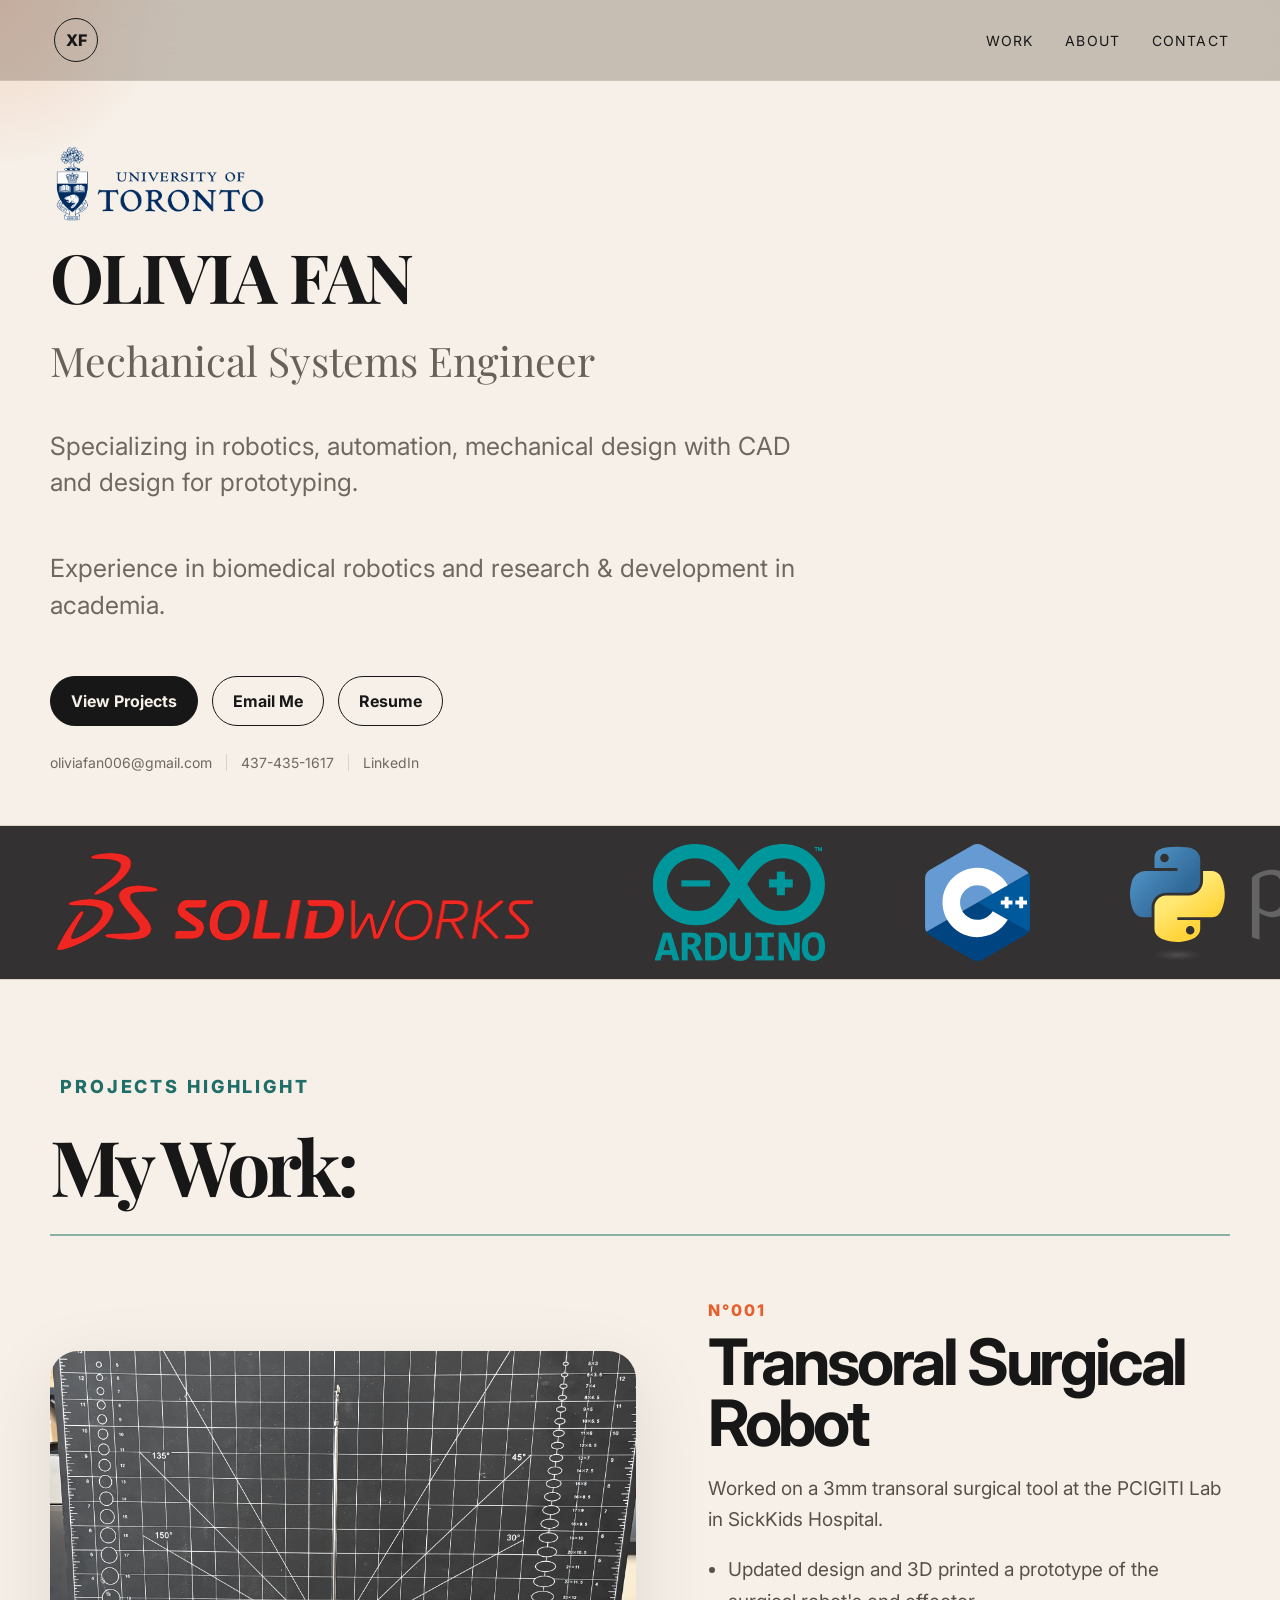
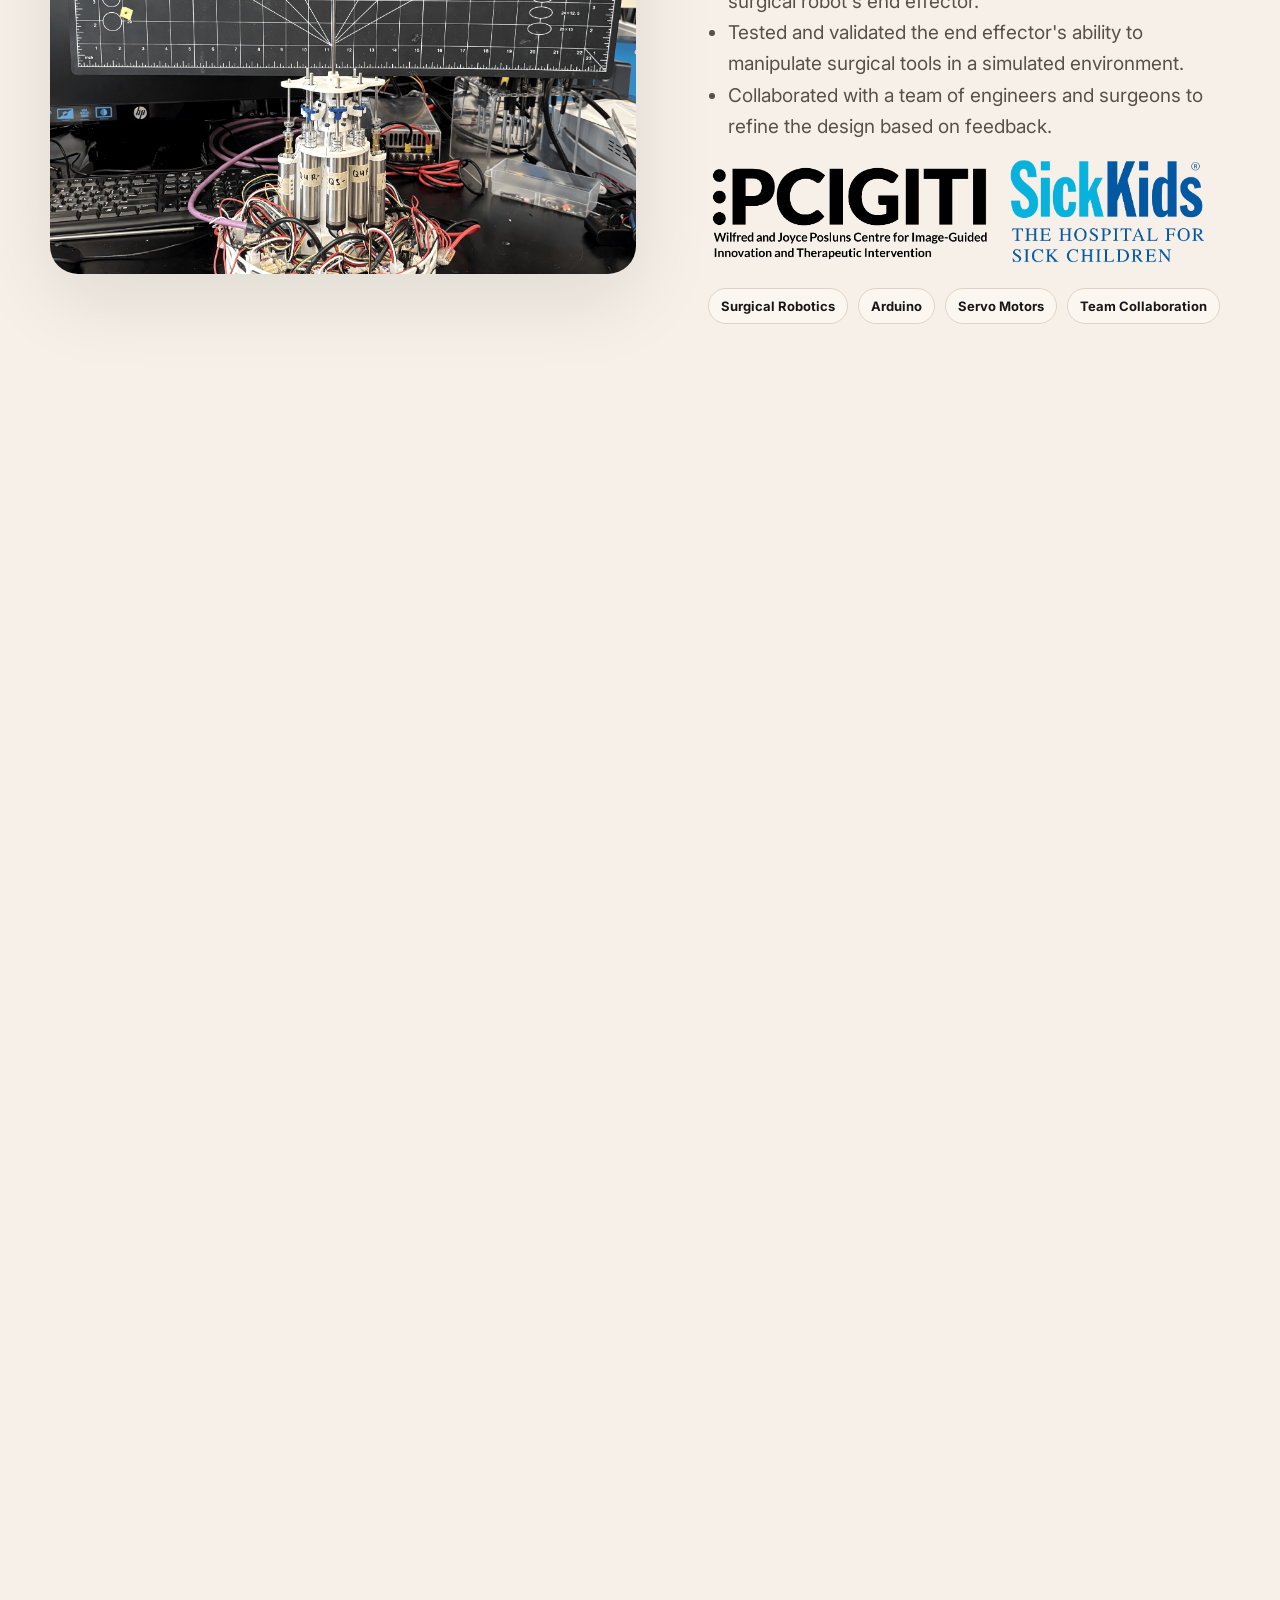
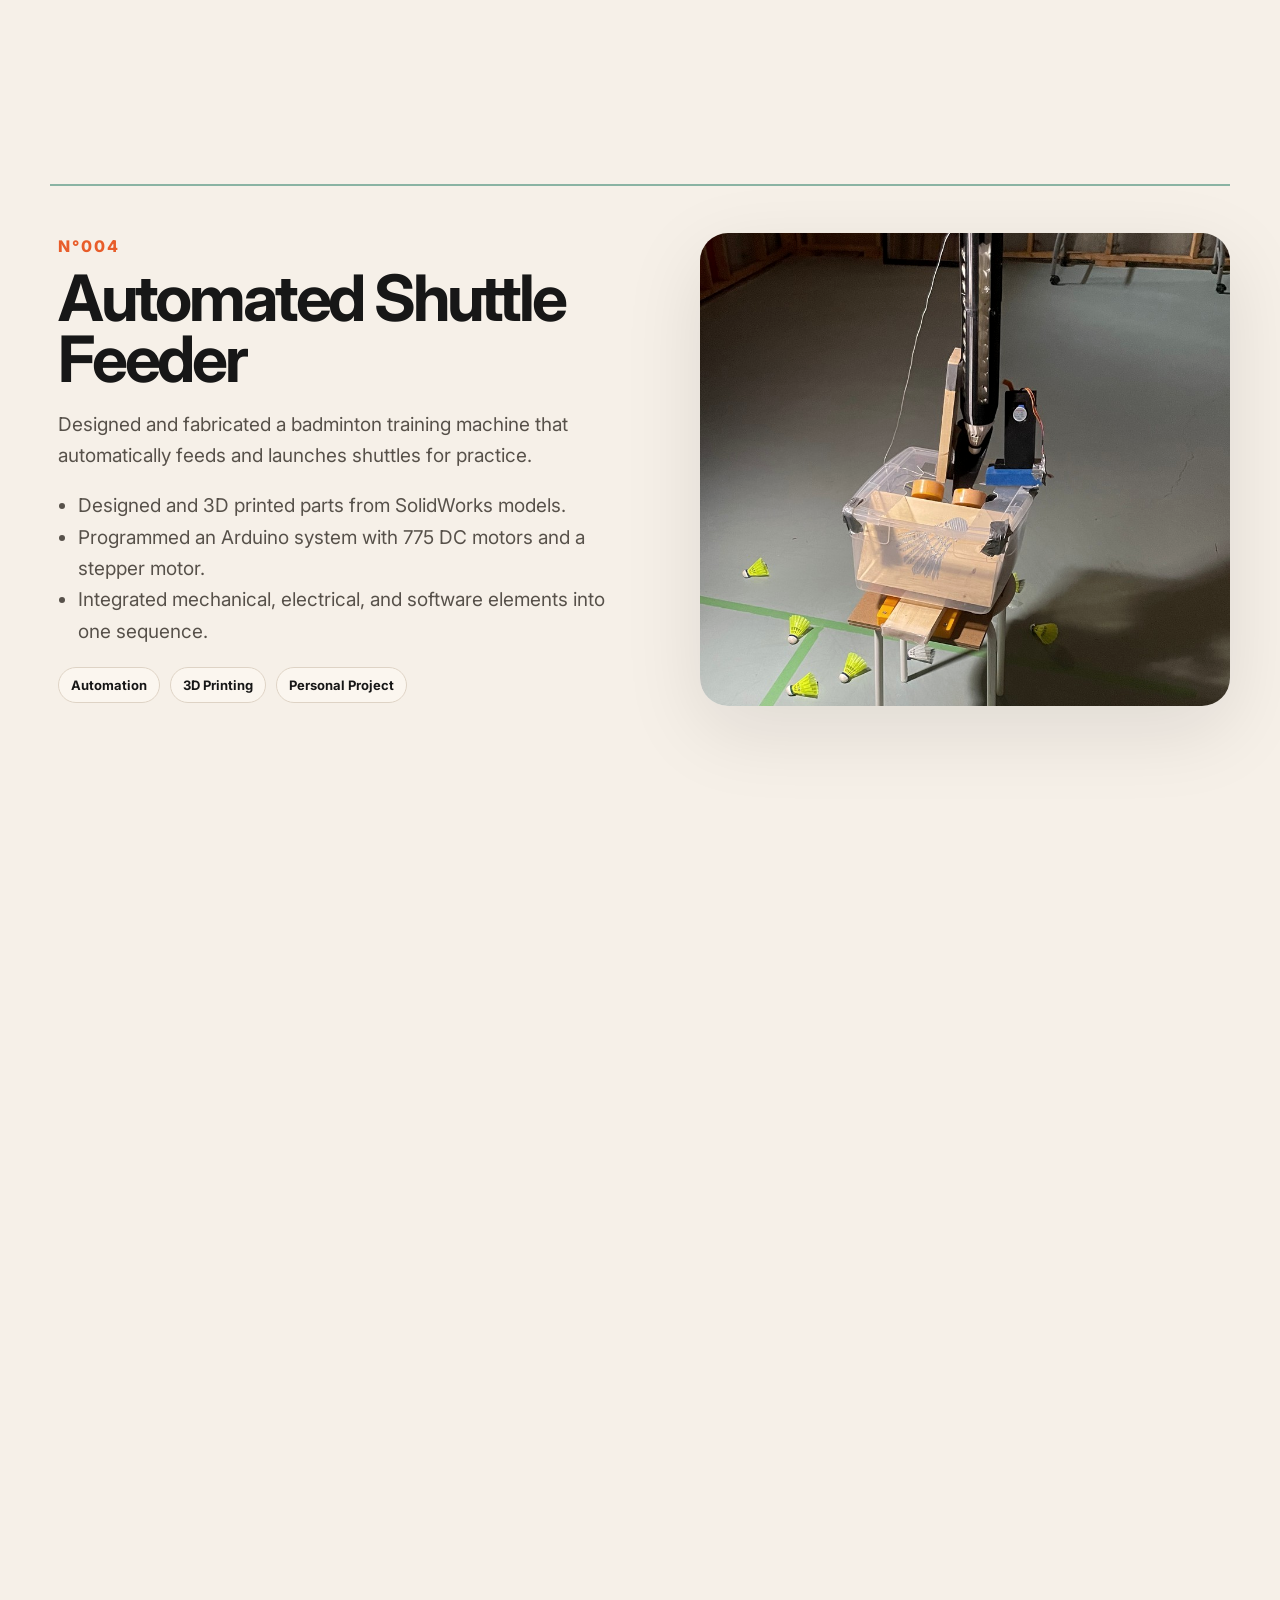
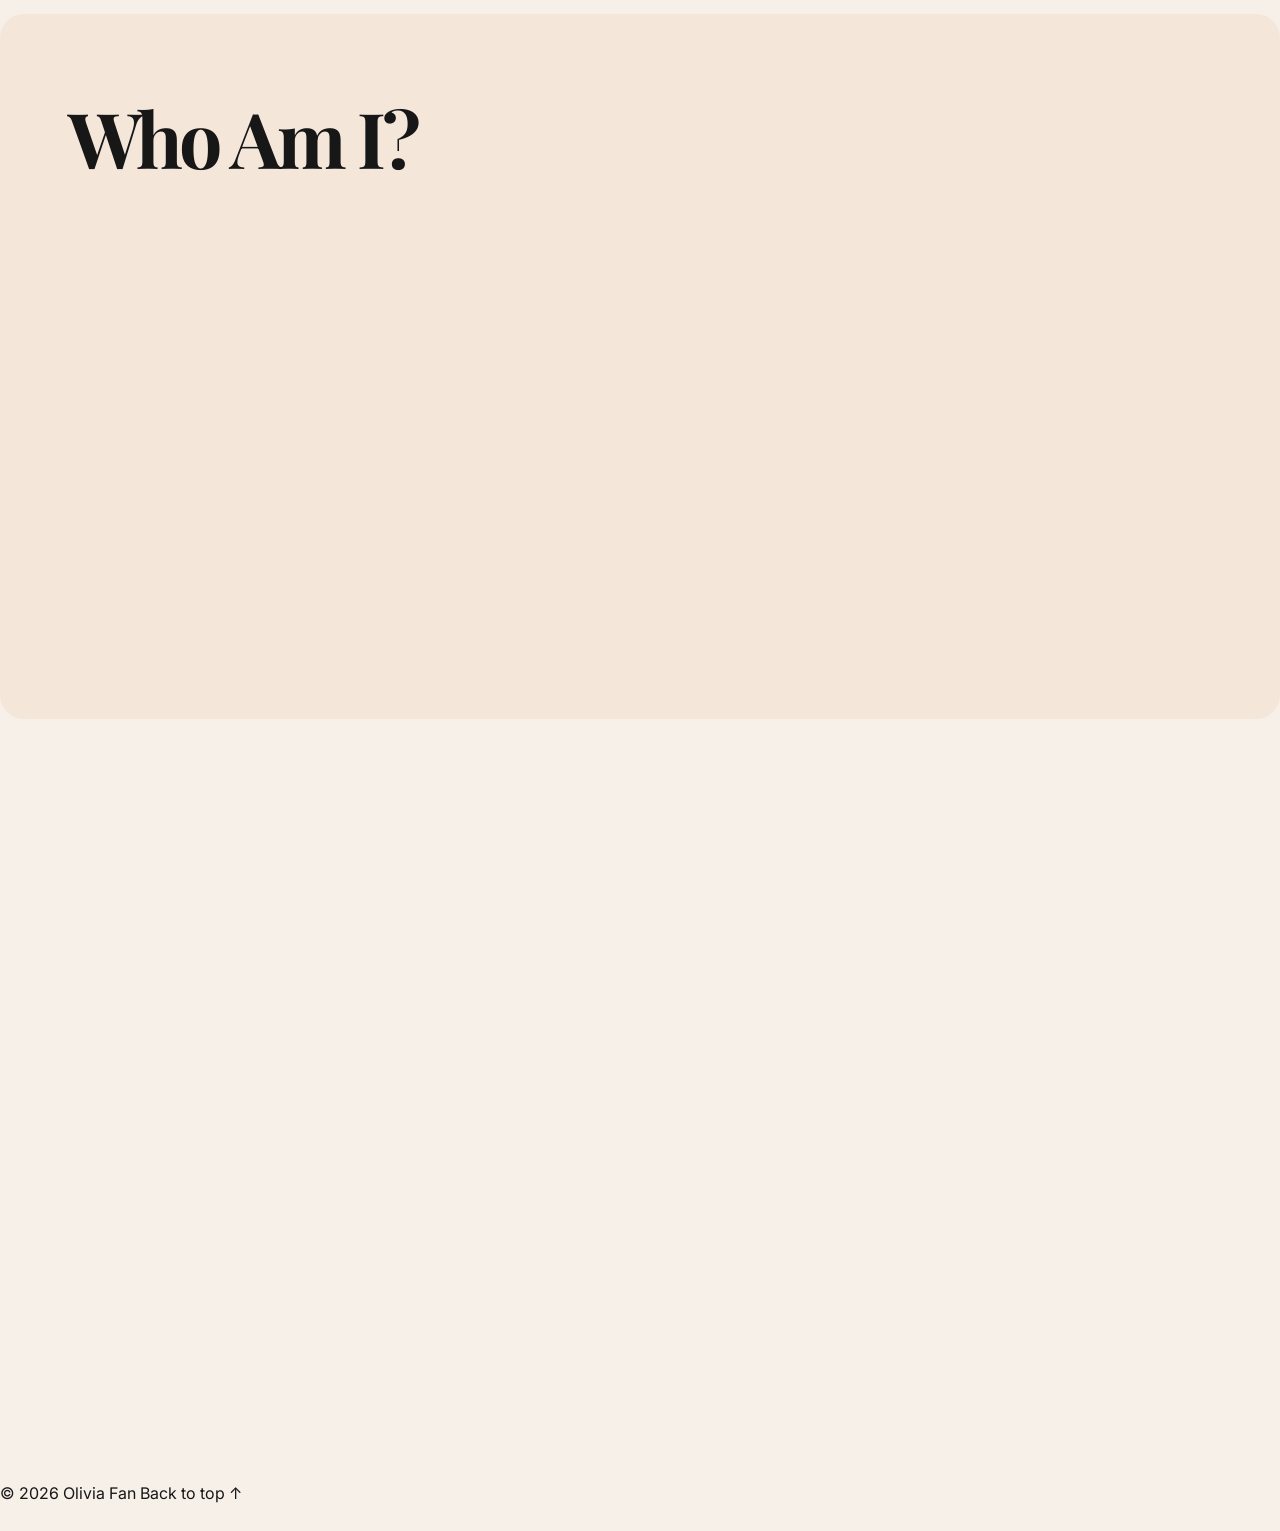
==== commit a80f3fe2: "Added project details page for TORS and home button in navigation" ====
--- a/index.html
+++ b/index.html
@@ -24,7 +24,7 @@
   <main id="top">
     <section class="hero section-grid">
       <div class="hero-school-logo" style="display:flex; justify-content:flex-start; margin:8px 0 0;">
-        <img src="assets/University_of_Toronto-Logo.wine.png" alt="University of Toronto logo" style="max-height:100px; width:auto;" />
+        <img src="assets/University_of_Toronto-Logo.wine.png" alt="University of Toronto logo" style="max-height:80px; width:auto;" />
       </div>
       <h1>OLIVIA FAN<span class="hero-title-break"></span><span class="hero-title-line">Mechanical Systems Engineer</span></h1>
       <p class="hero-copy">Specializing in robotics, automation, mechanical design with CAD and design for prototyping.</p>
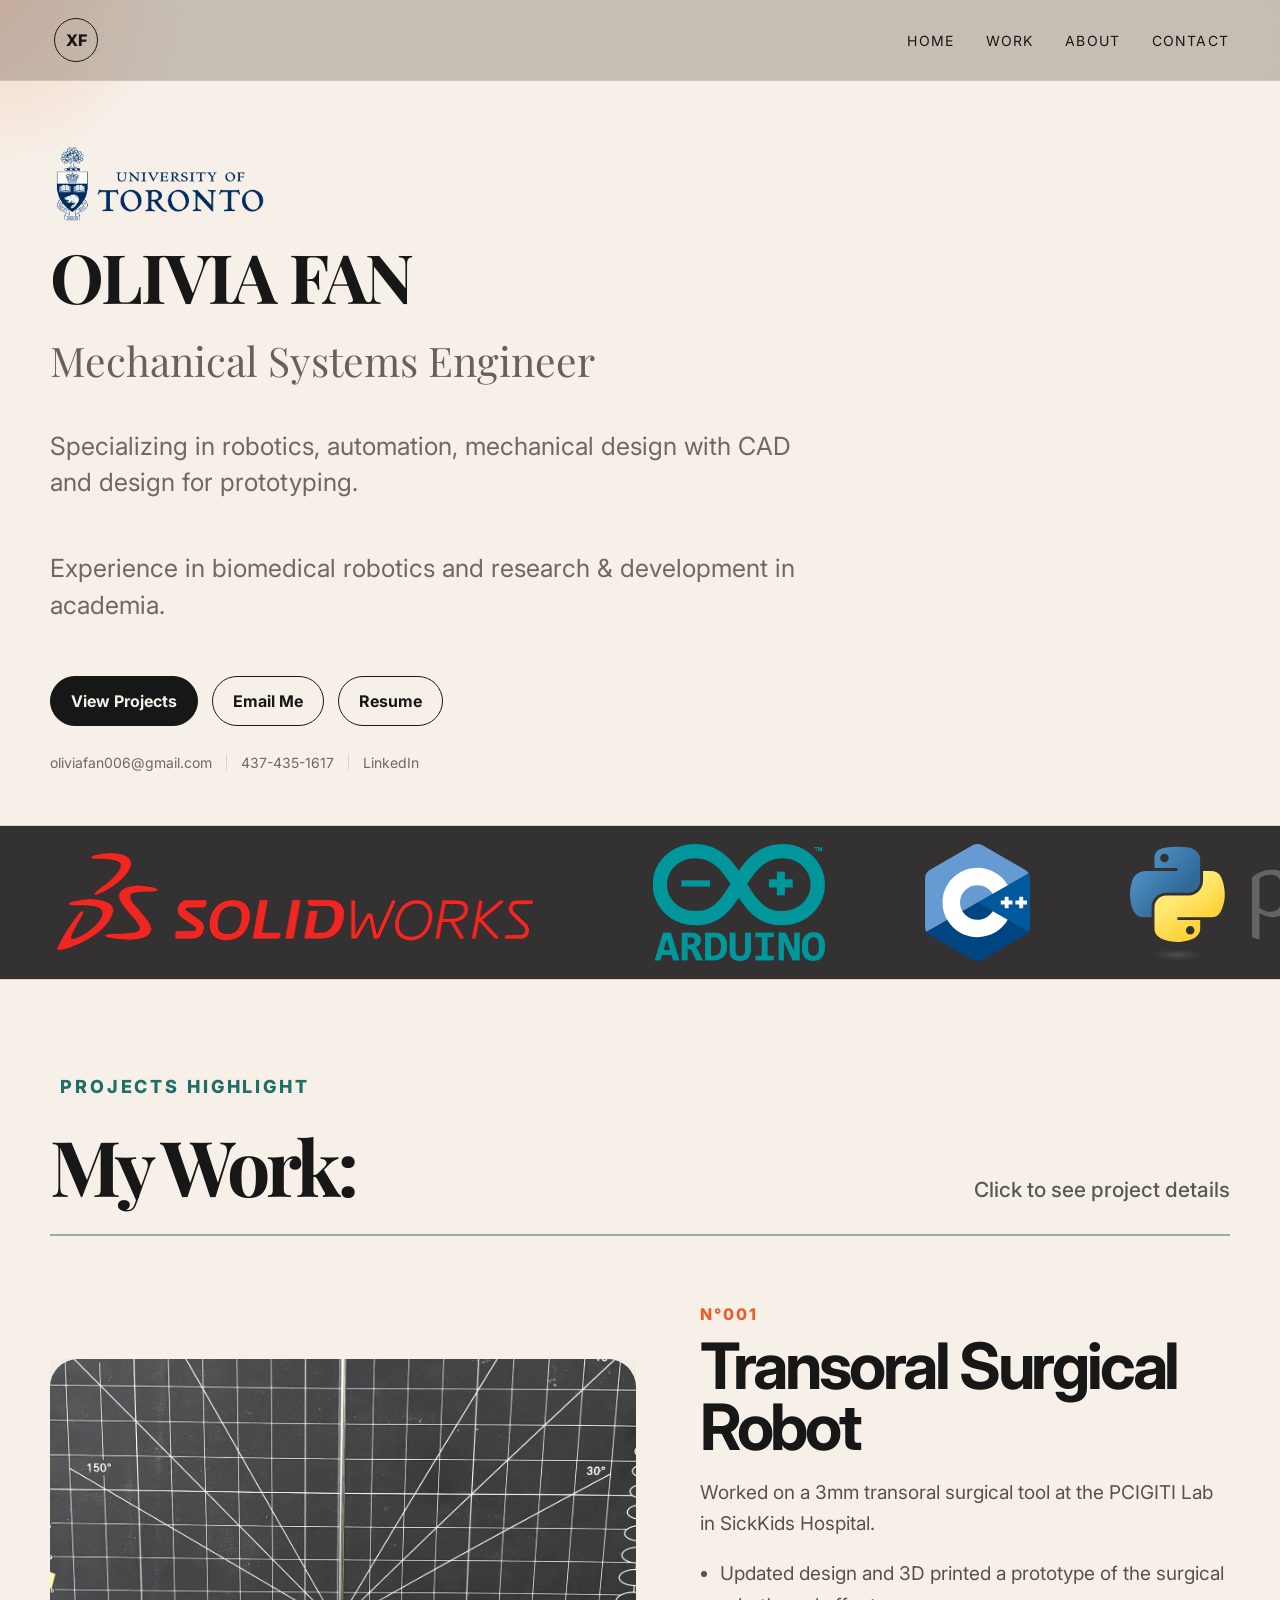
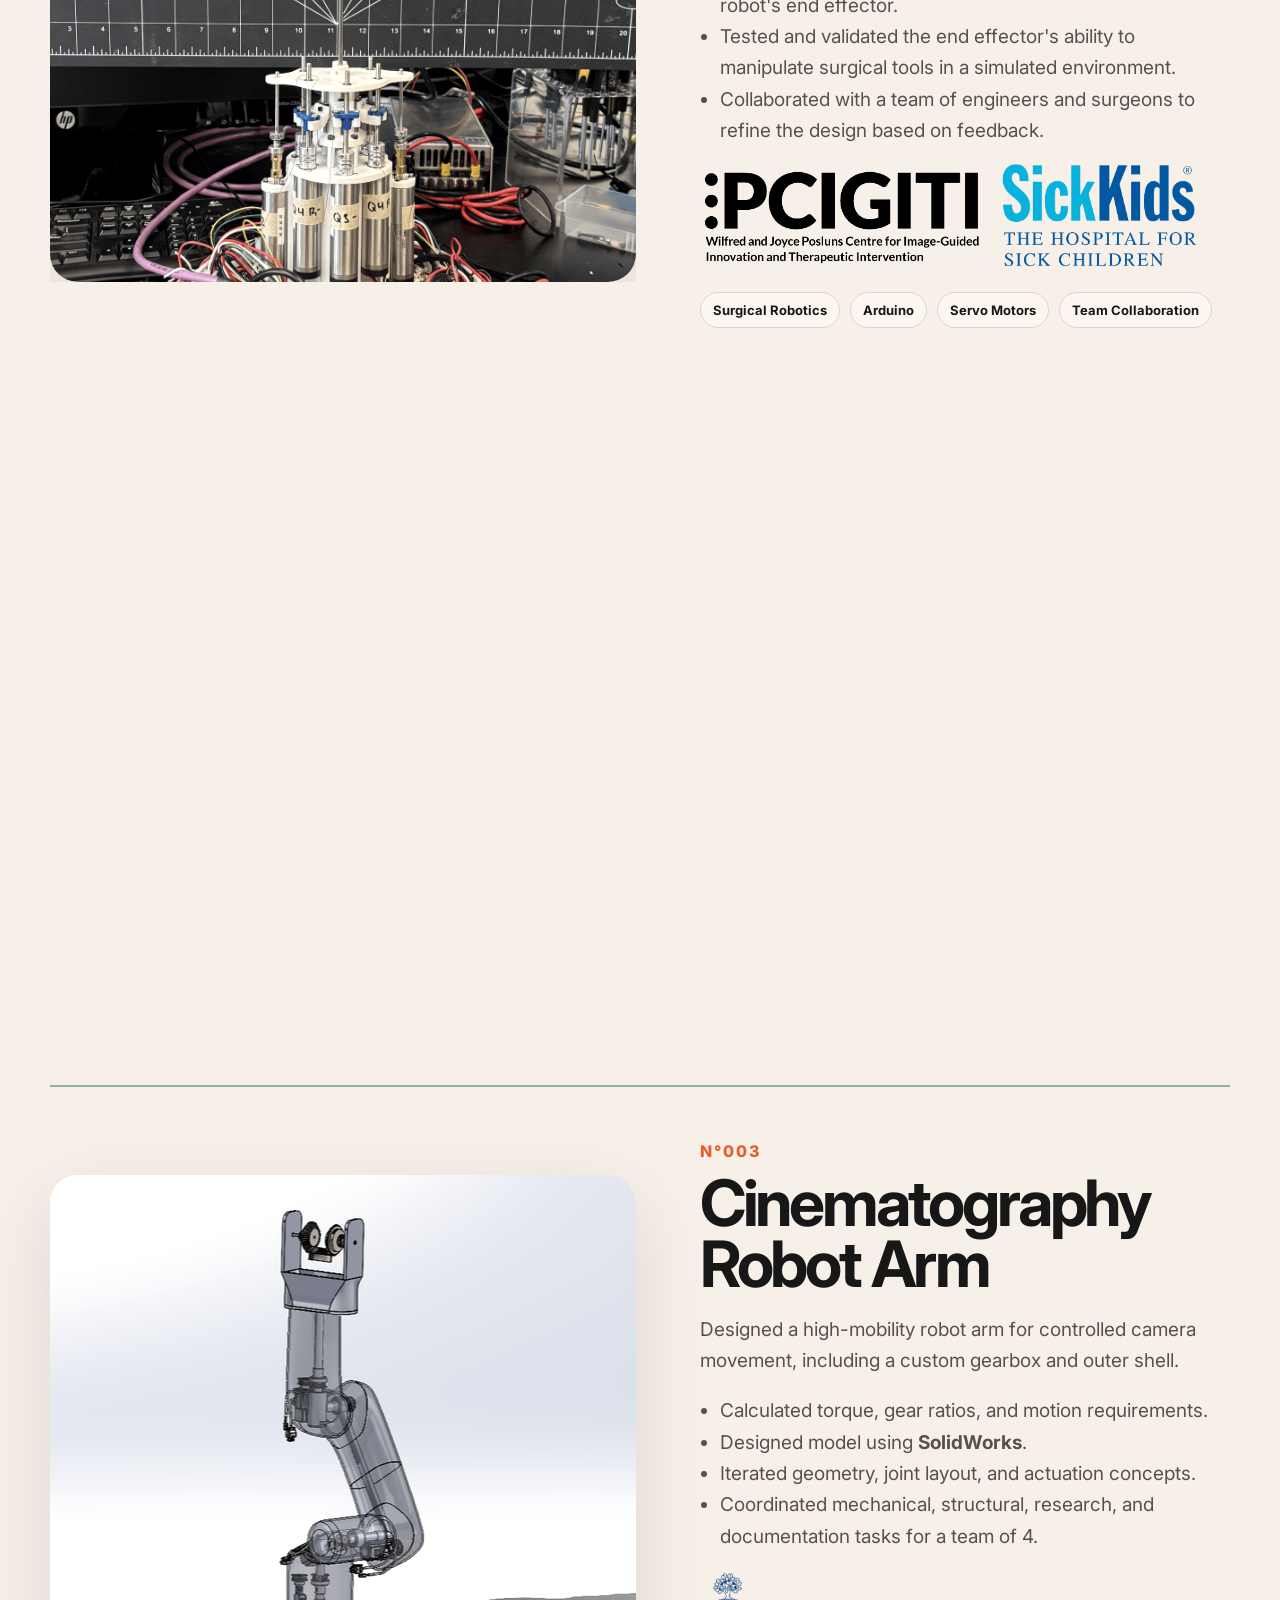
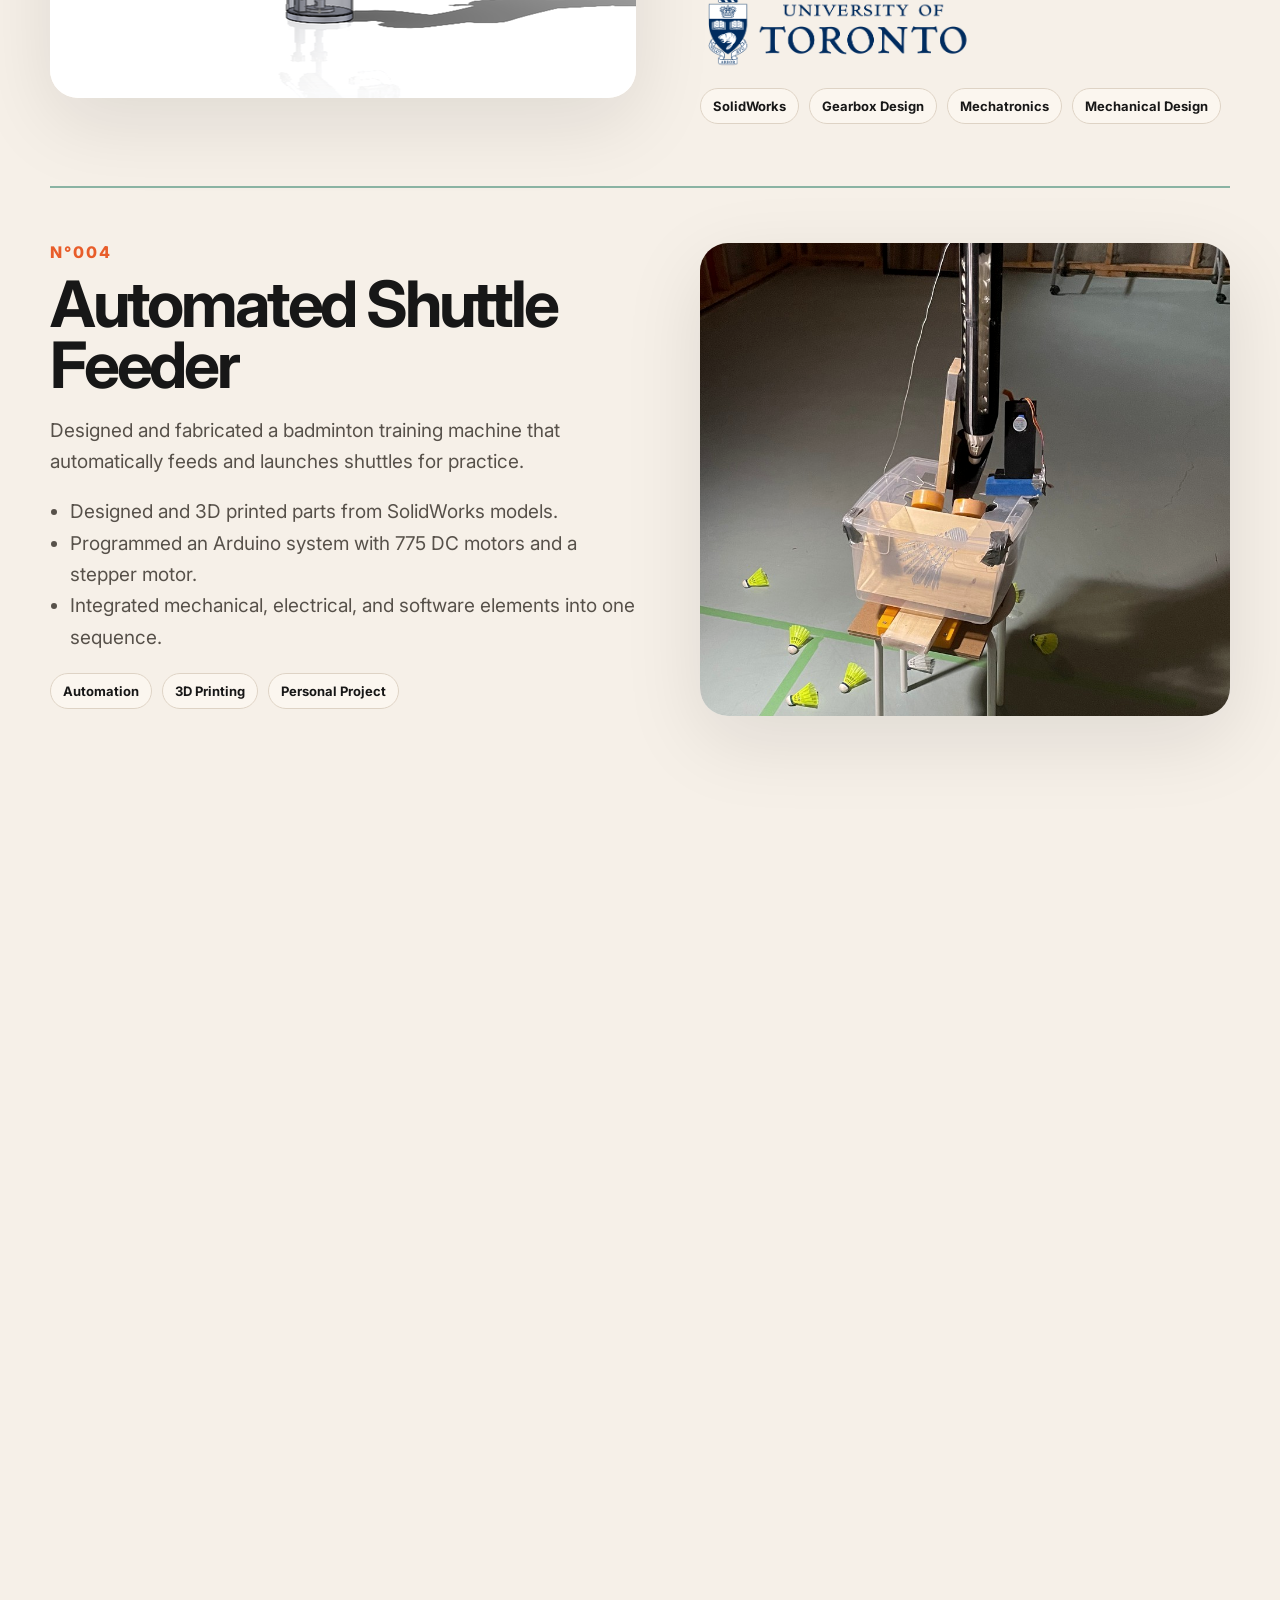
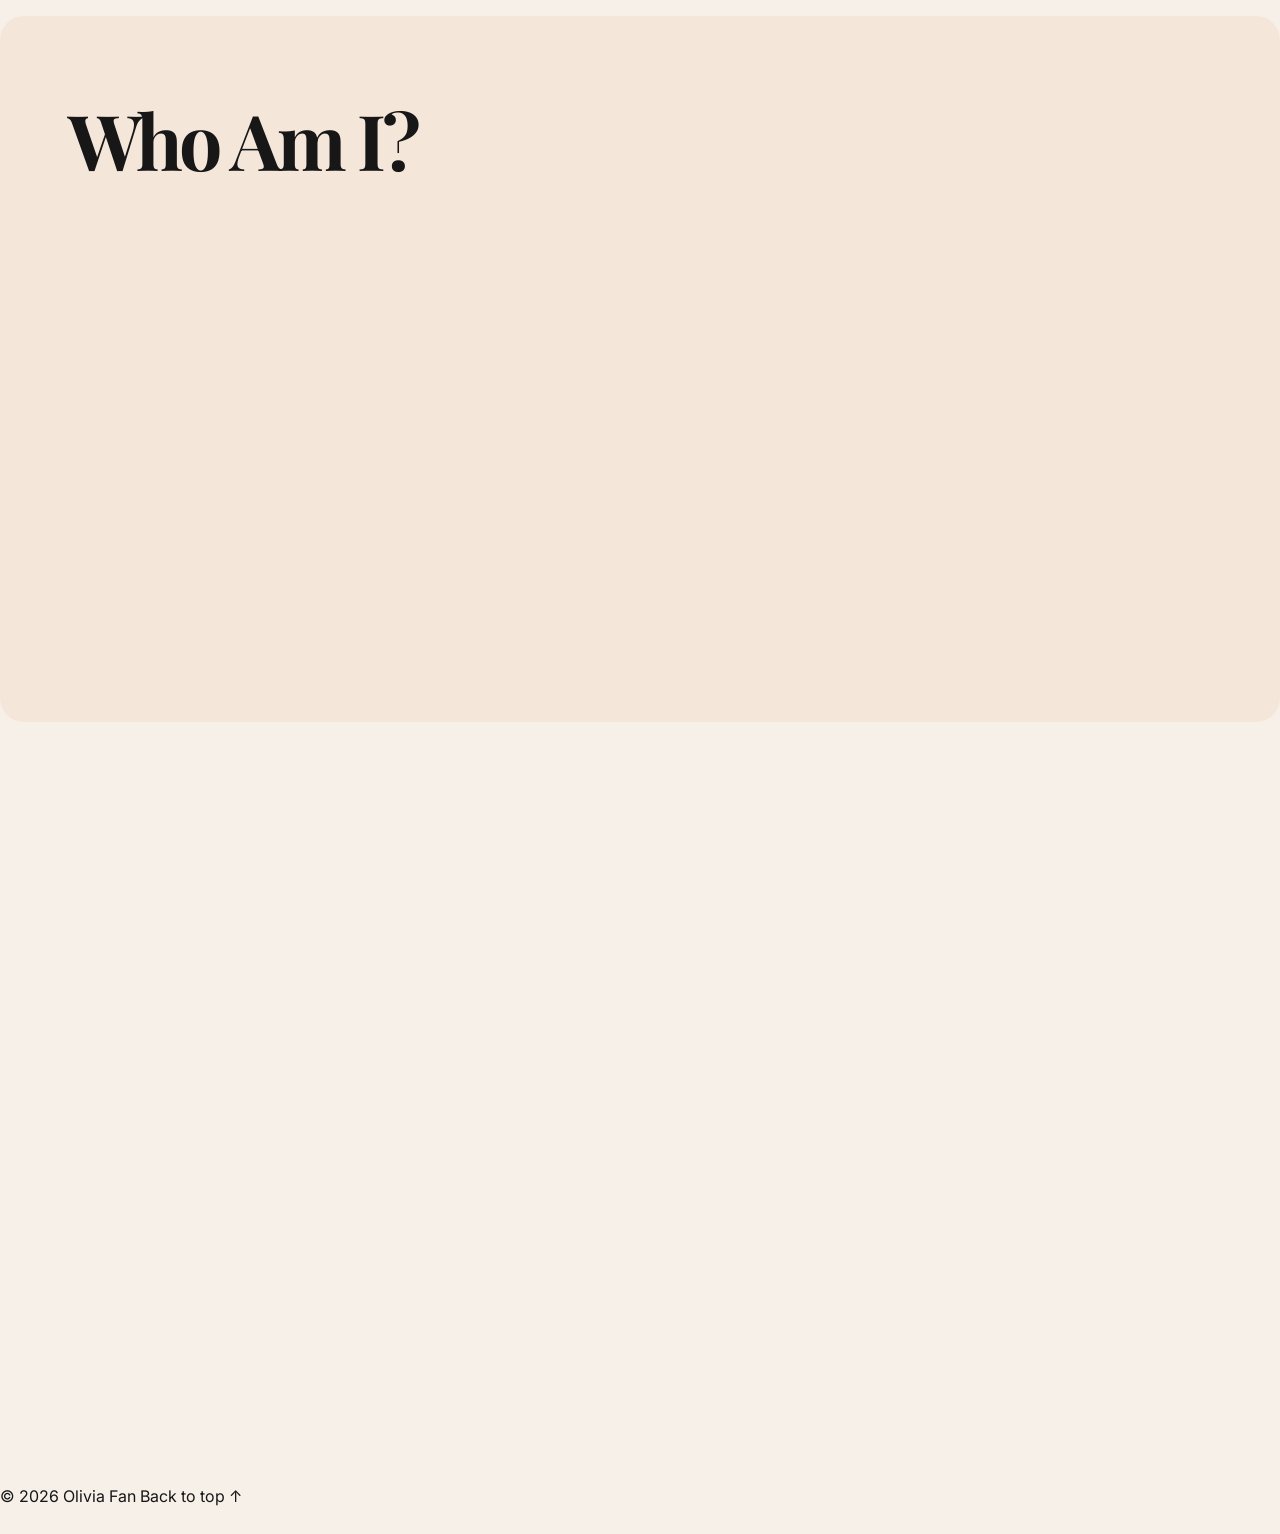
==== commit 41e45ebc: "Updated the resume and added details page for TORS" ====
--- a/index.html
+++ b/index.html
@@ -14,11 +14,12 @@
   <div class="cursor-glow" aria-hidden="true"></div>
   <header class="site-header">
     <a class="brand" href="#top" aria-label="Olivia Fan home">XF</a>
-    <nav aria-label="Primary navigation">
-      <a href="#work">Work</a>
-      <a href="#about">About</a>
-      <a href="#contact">Contact</a>
-    </nav>
+      <nav aria-label="Primary navigation">
+        <a href="../index.html">Home</a>
+        <a href="../index.html#work">Work</a>
+        <a href="../index.html#about">About</a>
+        <a href="../index.html#contact">Contact</a>
+      </nav>
   </header>
 
   <main id="top">
@@ -33,7 +34,7 @@
         <a class="button primary" href="#work">View Projects</a>
         <a class="button secondary" href="mailto:oliviafan006@gmail.com">Email Me</a>
         <a class="button secondary" 
-          href="assets/Resume.pdf" 
+          href="assets/Resume September 2026.pdf" 
           target="_blank" 
           rel="noopener noreferrer">
           Resume
@@ -55,14 +56,26 @@
 
     <section id="work" class="work section-grid">
       <div class="section-kicker">Projects Highlight</div>
-      <h2>My Work:</h2>
+      <div class="work-header">
+        <h2>My Work:</h2>
+        <span class="work-subtext">Click to see project details</span>
+      </div>
 
       
       <article class="project featured reveal">
-        <div class="project-image"><img src="assets/TORS Tool.png" alt="Transoral Surgical Robot" /></div>
+        <a href="projects/transoral-robot.html" class="project-image-link">
+          <div class="project-image">
+            <img src="assets/TORS Tool.png" alt="Transoral Surgical Robot" />
+          </div>
+        </a>
+        
         <div class="project-content">
           <div class="project-number">N°001</div>
-          <h3>Transoral Surgical Robot</h3>
+          <h3>
+           <a href="projects/transoral-robot.html" class="project-title-link">
+             Transoral Surgical Robot
+           </a>
+          </h3>
           <p>Worked on a 3mm transoral surgical tool at the PCIGITI Lab in SickKids Hospital.</p>
           <ul>
             <li>Updated design and 3D printed a prototype of the surgical robot's end effector.</li>
@@ -158,6 +171,7 @@
         <div class="about-story-content">
           <h3>About Me.....</h3>
           <p>Beyond engineering, I am passionate about maintaining an active lifestyle. Whether it's playing badminton, ultimate frisbee, soccer, or going to the gym, I enjoy opportunities to challenge myself both physically and mentally. On the left, you can see me representing my university club team at a tournament.</p>
+
         </div>
       </article>
     </section>
--- a/styles.css
+++ b/styles.css
@@ -8,7 +8,7 @@
 .cursor-glow{position:fixed;inset:auto;width:380px;height:380px;border-radius:999px;background:radial-gradient(circle,rgba(232,93,42,.18),transparent 62%);pointer-events:none;z-index:-1;transform:translate(-50%,-50%)}
 .site-header{position:sticky;top:0;z-index:10;display:flex;justify-content:space-between;align-items:center;padding:18px clamp(18px,4vw,56px);backdrop-filter:blur(20px);background:rgba(110, 94, 82, 0.35);border-bottom:1px solid rgba(222,211,197,.35)}
 .brand{display:grid;place-items:center;width:44px;height:44px;border:1px solid var(--ink);border-radius:50%;font-weight:800;letter-spacing:-.05em;margin-left: 3px}.site-header nav{display:flex;gap:clamp(14px,3vw,32px);font-size:14px;text-transform:uppercase;letter-spacing:.08em}.site-header nav a{position:relative}.site-header nav a:after{content:"";position:absolute;left:0;bottom:-6px;width:0;height:1px;background:var(--ink);transition:.3s}.site-header nav a:hover:after{width:100%}
-.section-grid{display:grid;grid-template-columns:minmax(18px,1fr) minmax(0,1180px) minmax(18px,1fr)}.section-grid>*{grid-column:2}.hero{min-height:82vh;padding:54px 0 54px;align-content:center}.eyebrow,.section-kicker{font-size:18px;text-transform:uppercase;letter-spacing:.16em;color:var(--accent2);font-weight:800;margin-left:10px}.hero h1,.work h2,.about h2,.contact h2{font-family:'Playfair Display',serif;font-size:clamp(42px,10vw,68px);line-height:1.2;letter-spacing:-.05em;margin:22px 0;max-width:1260px}.hero h1{display:flex;flex-direction:column;gap:12px;line-height:0.9;margin-bottom:24px;letter-spacing:-.03em}.hero-title-break{display:block;height:12px}.hero-title-line{display:block;font-weight:400;font-family:'Playfair Display',serif;font-size:0.6em;letter-spacing:0em;color:#686159;white-space:nowrap}.hero-copy{max-width:760px;font-size:clamp(18px,2vw,25px);line-height:1.45;color:var(--muted)}.hero-actions,.hero-meta,.contact-links{display:flex;flex-wrap:wrap;gap:14px;margin-top:28px}.button{padding:14px 20px;border-radius:999px;border:1px solid var(--ink);font-weight:700}.button.primary{background:var(--ink);color:var(--bg)}.button.secondary:hover,.button.primary:hover{transform:translateY(-2px)}.hero-meta{color:var(--muted);font-size:14px}.hero-meta>*{padding-right:14px;border-right:1px solid var(--line)}.hero-meta>*:last-child{border-right:0}
+.section-grid{display:grid;grid-template-columns:minmax(18px,1fr) minmax(0,1180px) minmax(18px,1fr)}.section-grid>*{grid-column:2}.hero{min-height:82vh;padding:54px 0 54px;align-content:center}.eyebrow,.section-kicker{font-size:18px;text-transform:uppercase;letter-spacing:.16em;color:var(--accent2);font-weight:800;margin-left:10px}.hero h1,.work h2, .about h2,.contact h2{font-family:'Playfair Display',serif;font-size:clamp(42px,10vw,68px);line-height:1.2;letter-spacing:-.05em;margin:22px 0;max-width:1260px}.hero h1{display:flex;flex-direction:column;gap:12px;line-height:0.9;margin-bottom:24px;letter-spacing:-.03em}.hero-title-break{display:block;height:12px}.hero-title-line{display:block;font-weight:400;font-family:'Playfair Display',serif;font-size:0.6em;letter-spacing:0em;color:#686159;white-space:nowrap}.hero-copy{max-width:760px;font-size:clamp(18px,2vw,25px);line-height:1.45;color:var(--muted)}.hero-actions,.hero-meta,.contact-links{display:flex;flex-wrap:wrap;gap:14px;margin-top:28px}.button{padding:14px 20px;border-radius:999px;border:1px solid var(--ink);font-weight:700}.button.primary{background:var(--ink);color:var(--bg)}.button.secondary:hover,.button.primary:hover{transform:translateY(-2px)}.hero-meta{color:var(--muted);font-size:14px}.hero-meta>*{padding-right:14px;border-right:1px solid var(--line)}.hero-meta>*:last-child{border-right:0}
 .marquee{border-block:1px solid var(--line);overflow:hidden;background:#333131;color:#f6f0e8}.marquee-track{display:flex;width:max-content;animation:marquee 26s linear infinite}.marquee span{font-family:"Playfair Display",serif;font-size:clamp(36px,6vw,84px);padding:18px 30px;white-space:nowrap}.marquee-logo{height:clamp(72px,12vw,168px);width:auto;padding:18px 50px;object-fit:contain;filter:none}@keyframes marquee{to{transform:translateX(-50%)}}
 
 .work {
@@ -18,6 +18,19 @@
 .work h2 {
     font-size: clamp(36px, 6vw, 80px);
     max-width: 930px;
+}
+
+.work-header {
+  display: flex;
+  justify-content: space-between;
+  align-items: baseline;
+  width: 100%;
+}
+
+.work-subtext {
+  font-size: 1.3rem; /* Smaller size */
+  opacity: 0.7;        /* Subtle contrast */
+  font-weight: 500;
 }
 
 .project {
@@ -45,8 +58,17 @@
     box-shadow: var(--shadow);
 }
 
+/* Stack content cleanly with consistent spacing */
 .project-content {
-    padding: 8px;
+  padding: 12px 0;
+}
+
+/* Ensure tags wrap nicely without forcing elements underneath them */
+.tags {
+  display: flex;
+  flex-wrap: wrap;
+  gap: 8px;
+  margin-bottom: 8px; /* Extra breathing room above the button */
 }
 
 .project-number {
@@ -60,6 +82,41 @@
     line-height: 0.95;
     letter-spacing: -0.05em;
     margin: 12px 0;
+}
+
+.project-title-link {
+  color: inherit;
+  text-decoration: none;
+  transition: color 0.2s ease;
+}
+
+.project-title-link:hover {
+  color: #34a19c; /* Accent color on hover */
+  text-decoration: none;
+  display: inline-block;
+  transition: transform 0.25s ease, opacity 0.25s ease;
+}
+
+/* Float effect on hover (shifts up slightly) */
+.project-title-link:hover {
+  color: #34a19c;
+  text-decoration: none;
+  transform: translateY(-3px);
+  opacity: 0.85; /* Optional: gives a smooth visual response without color changes */
+}
+
+
+.project-image-link {
+  display: block;
+  overflow: hidden;
+}
+
+.project-image-link img {
+  transition: transform 0.3s ease;
+}
+
+.project-image-link:hover img {
+  transform: scale(1.03); /* Subtle zoom effect on hover */
 }
 
 .project p,
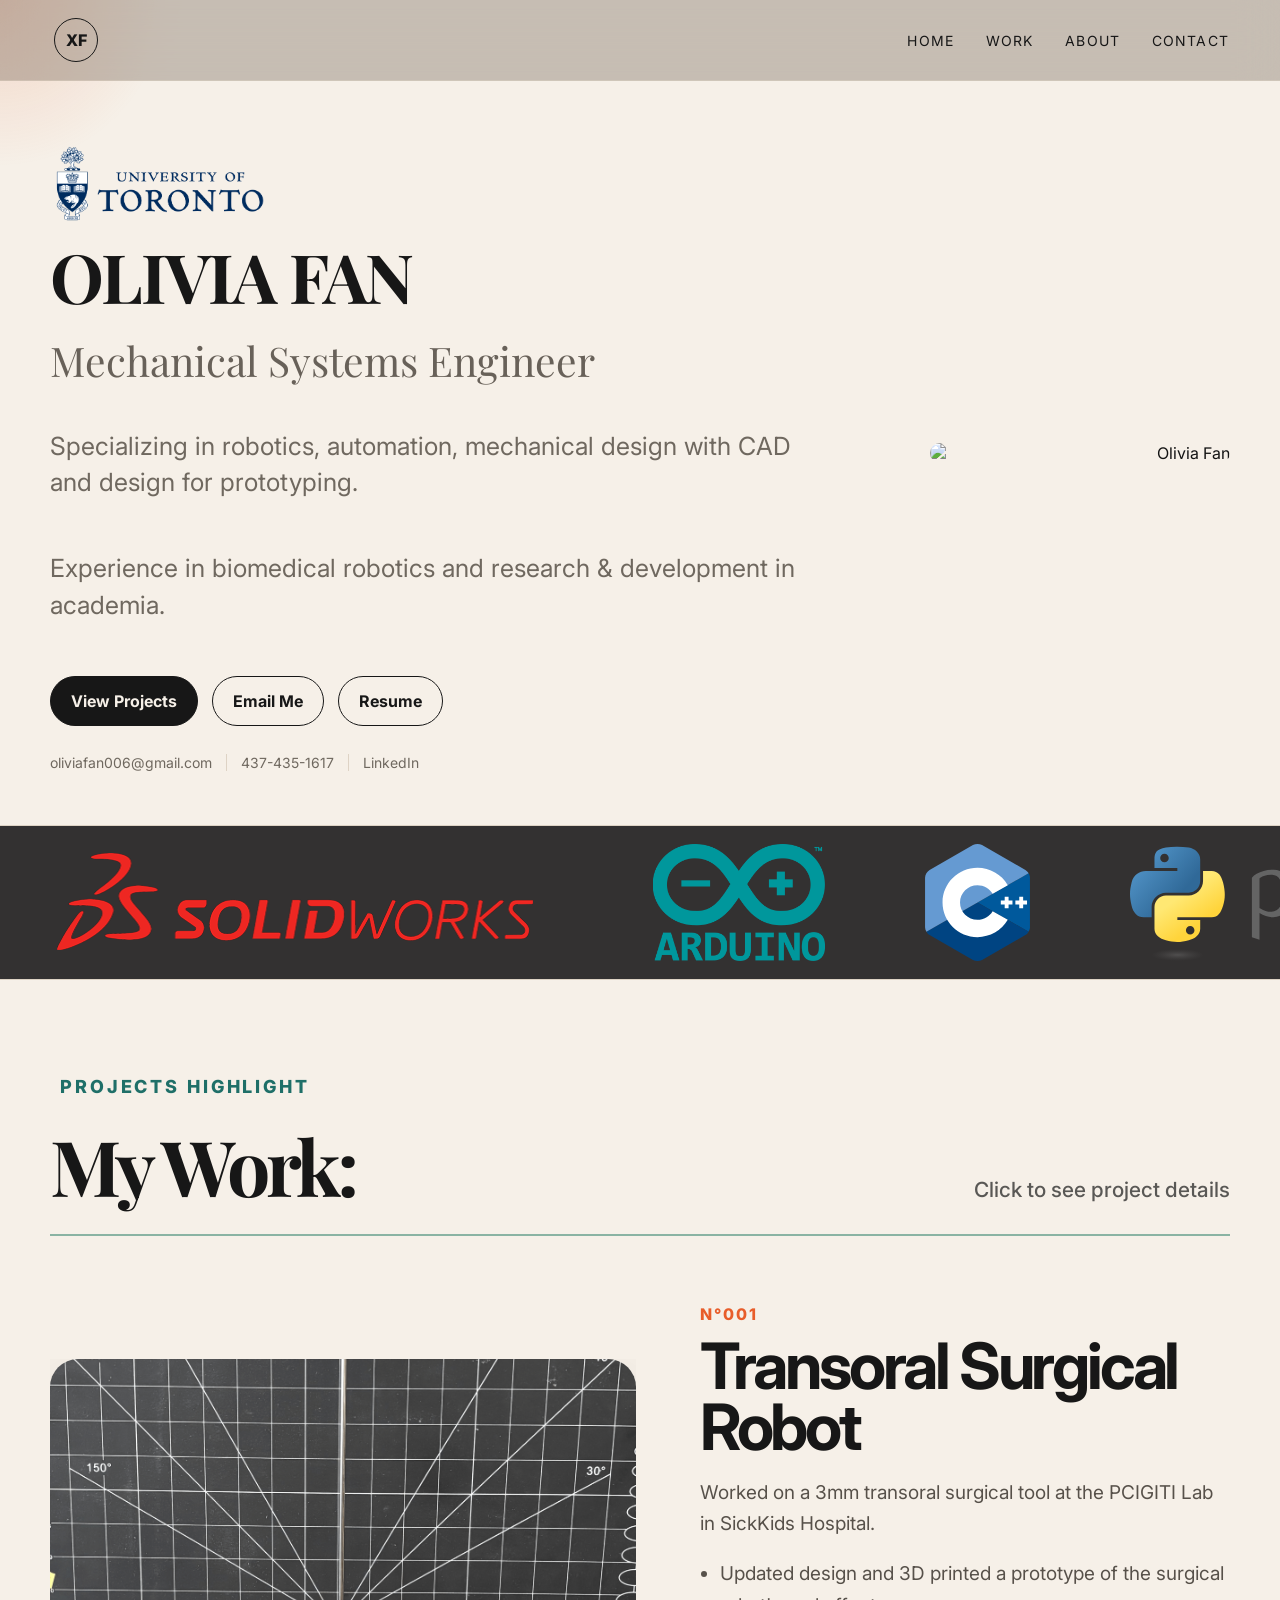
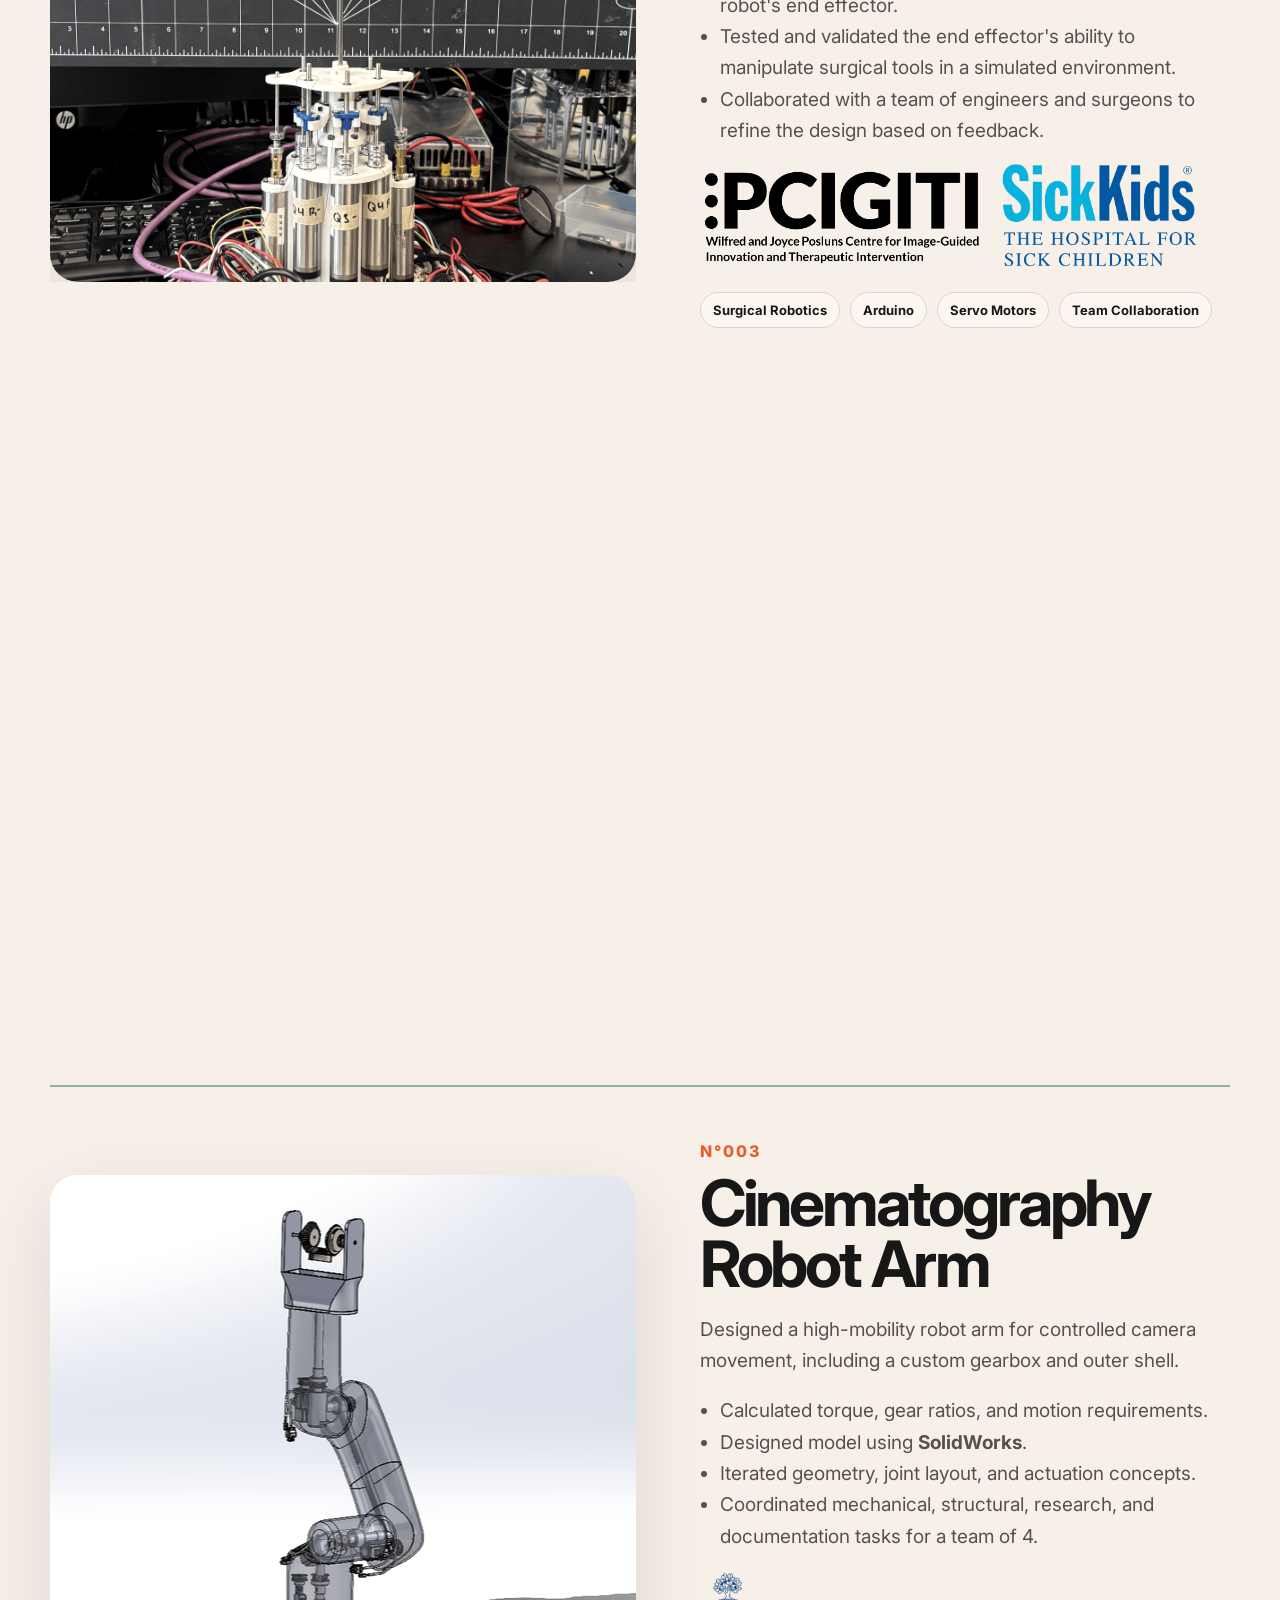
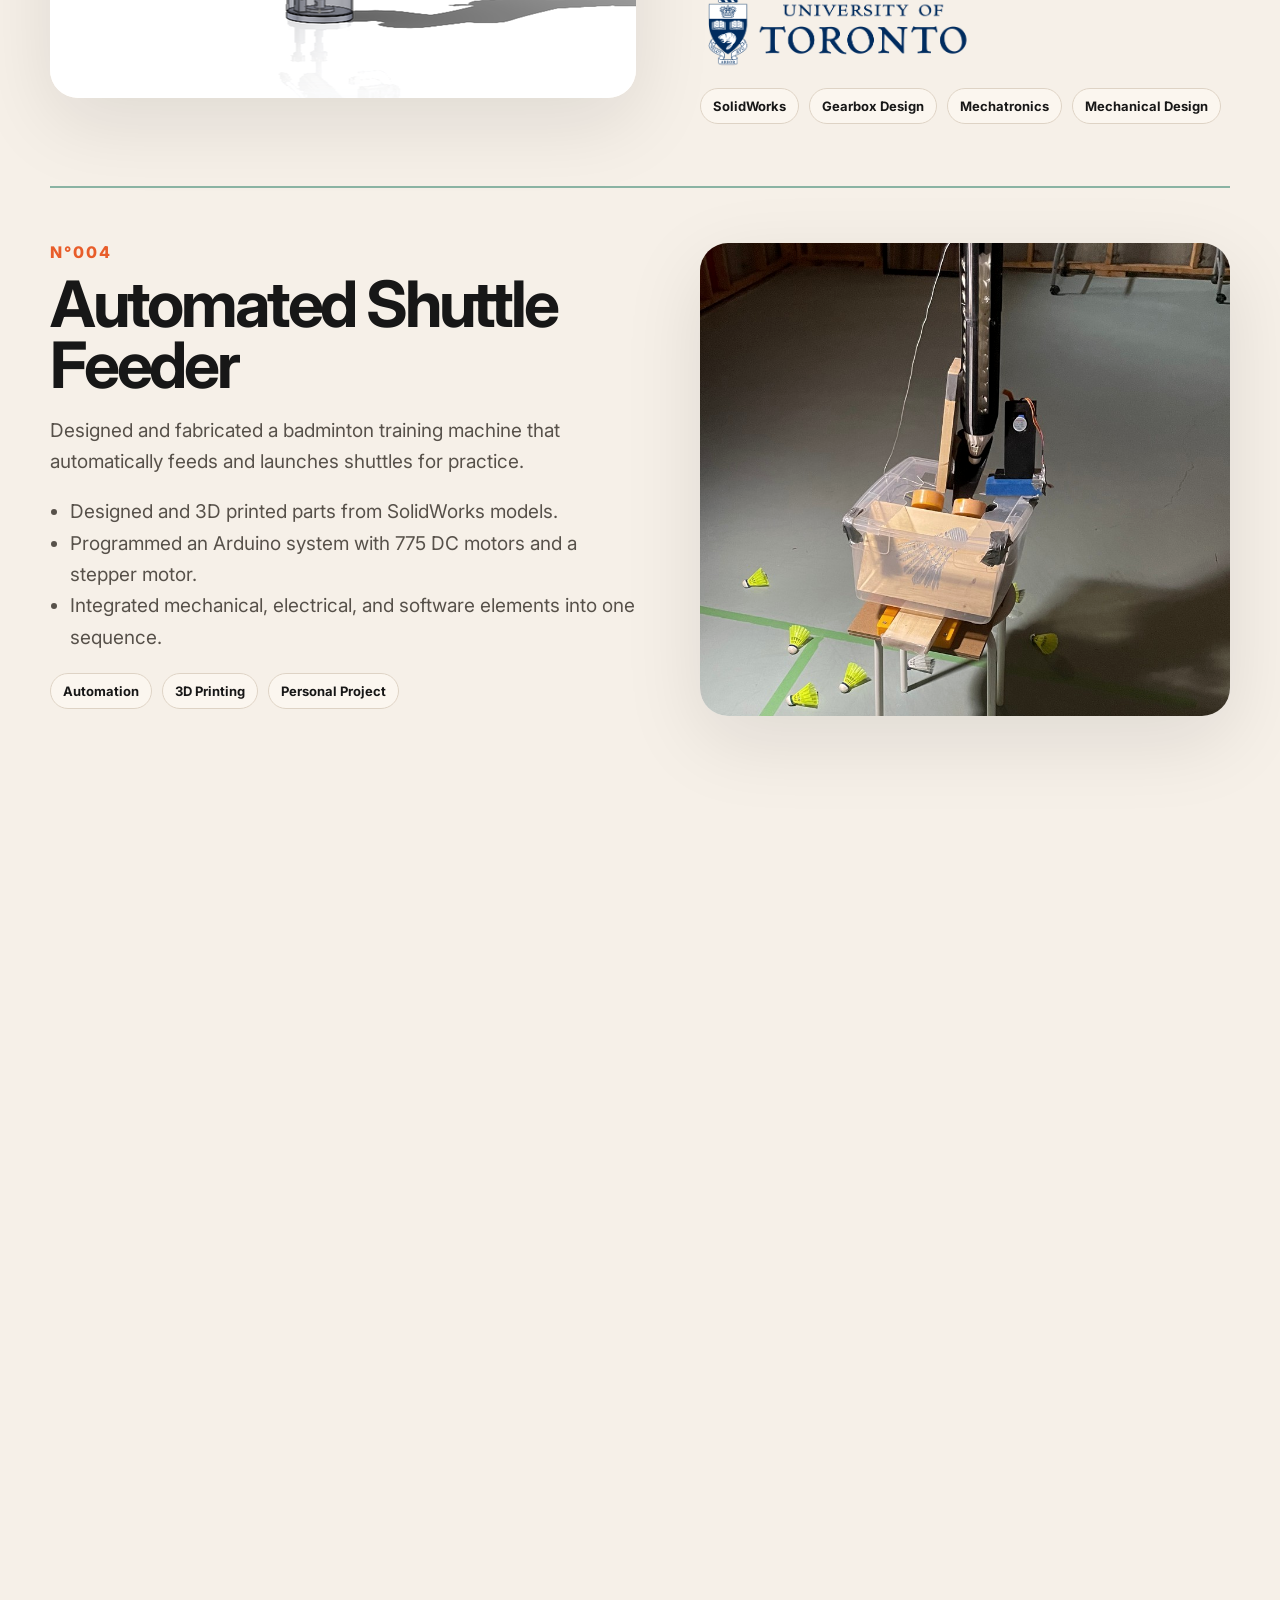
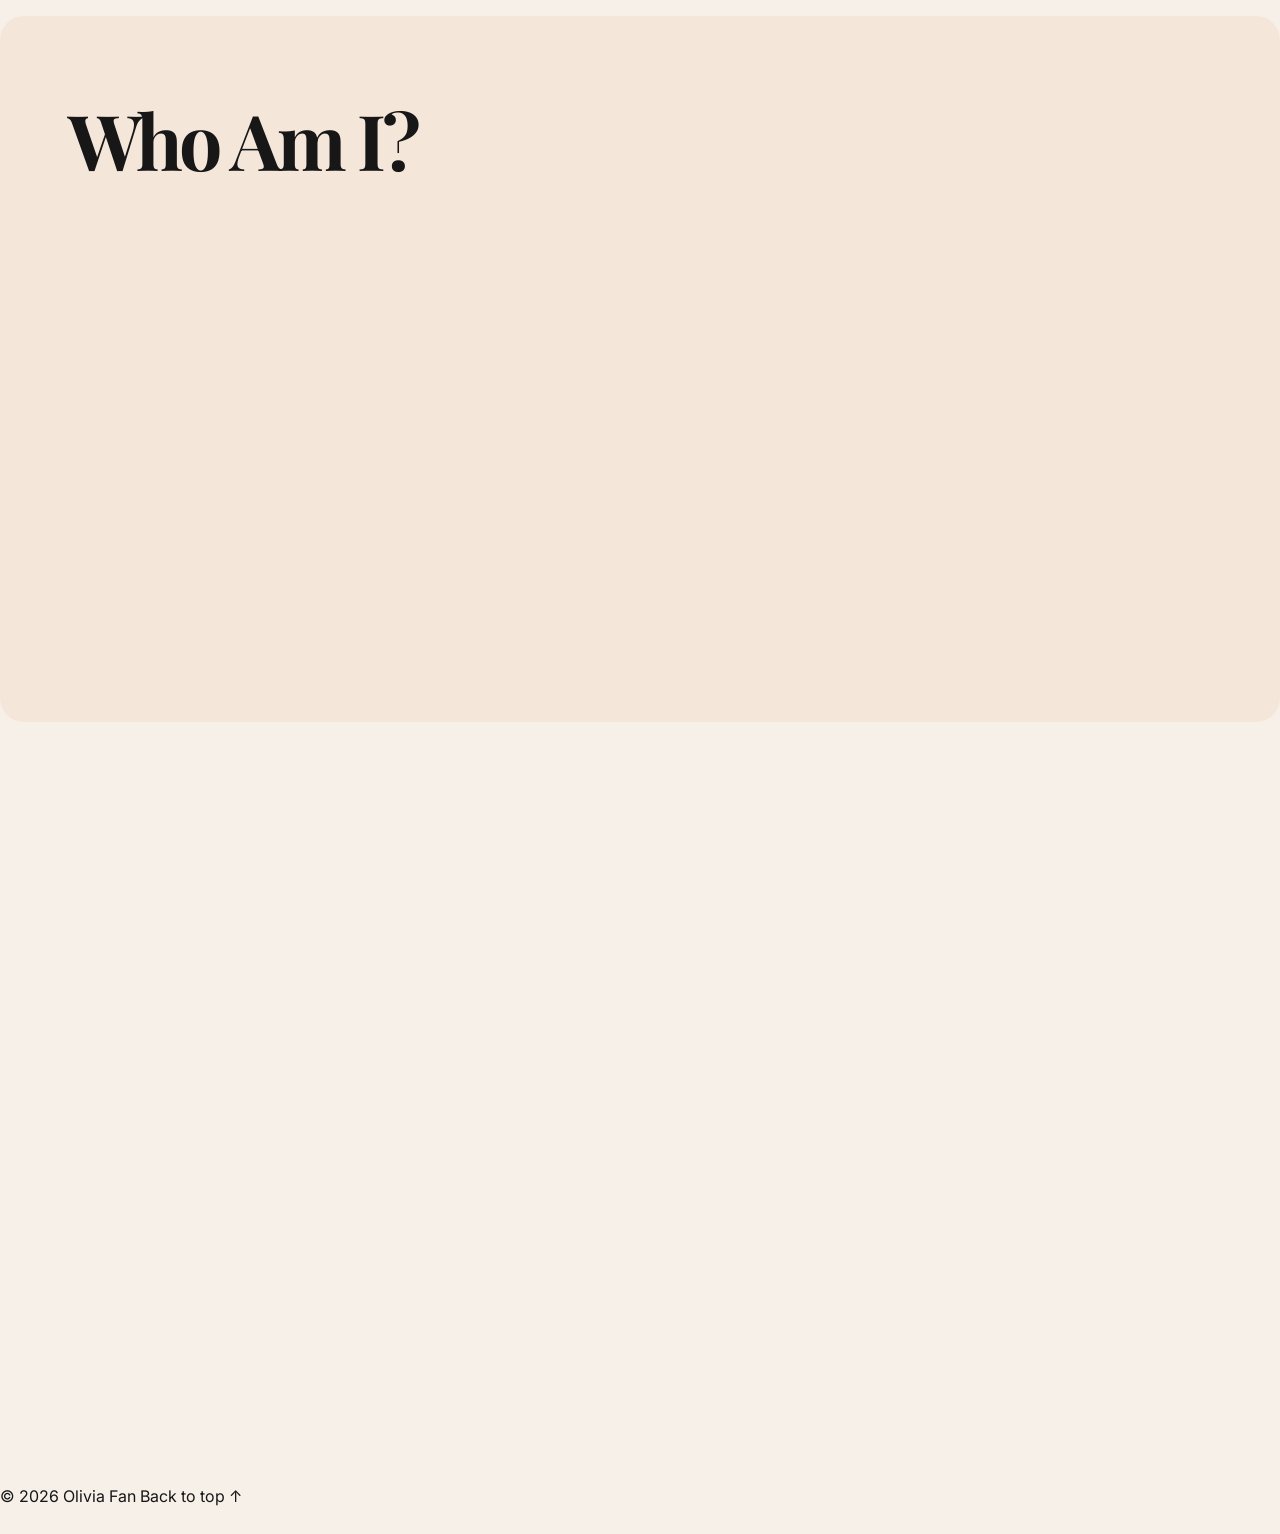
==== commit d053f1ef: "Added profile pic" ====
--- a/index.html
+++ b/index.html
@@ -22,30 +22,39 @@
       </nav>
   </header>
 
-  <main id="top">
-    <section class="hero section-grid">
-      <div class="hero-school-logo" style="display:flex; justify-content:flex-start; margin:8px 0 0;">
-        <img src="assets/University_of_Toronto-Logo.wine.png" alt="University of Toronto logo" style="max-height:80px; width:auto;" />
-      </div>
-      <h1>OLIVIA FAN<span class="hero-title-break"></span><span class="hero-title-line">Mechanical Systems Engineer</span></h1>
-      <p class="hero-copy">Specializing in robotics, automation, mechanical design with CAD and design for prototyping.</p>
-      <p class="hero-copy">Experience in biomedical robotics and research & development in academia.</p>
-      <div class="hero-actions">
-        <a class="button primary" href="#work">View Projects</a>
-        <a class="button secondary" href="mailto:oliviafan006@gmail.com">Email Me</a>
-        <a class="button secondary" 
-          href="assets/Resume September 2026.pdf" 
-          target="_blank" 
-          rel="noopener noreferrer">
-          Resume
-        </a>
-      </div>
-      <div class="hero-meta" aria-label="Contact details">
-        <span>oliviafan006@gmail.com</span>
-        <span>437-435-1617</span>
-        <a href="https://www.linkedin.com/in/oliviaxfan" target="_blank" rel="noreferrer">LinkedIn</a>
-      </div>
-    </section>
+<main id="top">
+  <section class="hero section-grid">
+  <div class="hero-layout">
+    
+    <div class="hero-school-logo" style="display:flex; justify-content:flex-start; margin:8px 0 0;">
+      <img src="assets/University_of_Toronto-Logo.wine.png" alt="University of Toronto logo" style="max-height:80px; width:auto;" />
+    </div>
+    
+    <h1>OLIVIA FAN<span class="hero-title-break"></span><span class="hero-title-line">Mechanical Systems Engineer</span></h1>
+    
+    <!-- Picture is directly under the H1 in the code -->
+    <div class="hero-pic">
+      <img src="assets/your-picture.jpg" alt="Olivia Fan" />
+    </div>
+
+    <p class="hero-copy">Specializing in robotics, automation, mechanical design with CAD and design for prototyping.</p>
+    
+    <p class="hero-copy">Experience in biomedical robotics and research & development in academia.</p>
+    
+    <div class="hero-actions">
+      <a class="button primary" href="#work">View Projects</a>
+      <a class="button secondary" href="mailto:oliviafan006@gmail.com">Email Me</a>
+      <a class="button secondary" href="assets/Resume September 2026.pdf" target="_blank" rel="noopener noreferrer">Resume</a>
+    </div>
+    
+    <div class="hero-meta" aria-label="Contact details">
+      <span>oliviafan006@gmail.com</span>
+      <span>437-435-1617</span>
+      <a href="https://www.linkedin.com/in/oliviaxfan" target="_blank" rel="noreferrer">LinkedIn</a>
+    </div>
+
+  </div>
+</section>
 
     <section class="marquee" aria-label="Core strengths">
       <div class="marquee-track">
--- a/styles.css
+++ b/styles.css
@@ -8,8 +8,68 @@
 .cursor-glow{position:fixed;inset:auto;width:380px;height:380px;border-radius:999px;background:radial-gradient(circle,rgba(232,93,42,.18),transparent 62%);pointer-events:none;z-index:-1;transform:translate(-50%,-50%)}
 .site-header{position:sticky;top:0;z-index:10;display:flex;justify-content:space-between;align-items:center;padding:18px clamp(18px,4vw,56px);backdrop-filter:blur(20px);background:rgba(110, 94, 82, 0.35);border-bottom:1px solid rgba(222,211,197,.35)}
 .brand{display:grid;place-items:center;width:44px;height:44px;border:1px solid var(--ink);border-radius:50%;font-weight:800;letter-spacing:-.05em;margin-left: 3px}.site-header nav{display:flex;gap:clamp(14px,3vw,32px);font-size:14px;text-transform:uppercase;letter-spacing:.08em}.site-header nav a{position:relative}.site-header nav a:after{content:"";position:absolute;left:0;bottom:-6px;width:0;height:1px;background:var(--ink);transition:.3s}.site-header nav a:hover:after{width:100%}
-.section-grid{display:grid;grid-template-columns:minmax(18px,1fr) minmax(0,1180px) minmax(18px,1fr)}.section-grid>*{grid-column:2}.hero{min-height:82vh;padding:54px 0 54px;align-content:center}.eyebrow,.section-kicker{font-size:18px;text-transform:uppercase;letter-spacing:.16em;color:var(--accent2);font-weight:800;margin-left:10px}.hero h1,.work h2, .about h2,.contact h2{font-family:'Playfair Display',serif;font-size:clamp(42px,10vw,68px);line-height:1.2;letter-spacing:-.05em;margin:22px 0;max-width:1260px}.hero h1{display:flex;flex-direction:column;gap:12px;line-height:0.9;margin-bottom:24px;letter-spacing:-.03em}.hero-title-break{display:block;height:12px}.hero-title-line{display:block;font-weight:400;font-family:'Playfair Display',serif;font-size:0.6em;letter-spacing:0em;color:#686159;white-space:nowrap}.hero-copy{max-width:760px;font-size:clamp(18px,2vw,25px);line-height:1.45;color:var(--muted)}.hero-actions,.hero-meta,.contact-links{display:flex;flex-wrap:wrap;gap:14px;margin-top:28px}.button{padding:14px 20px;border-radius:999px;border:1px solid var(--ink);font-weight:700}.button.primary{background:var(--ink);color:var(--bg)}.button.secondary:hover,.button.primary:hover{transform:translateY(-2px)}.hero-meta{color:var(--muted);font-size:14px}.hero-meta>*{padding-right:14px;border-right:1px solid var(--line)}.hero-meta>*:last-child{border-right:0}
+.section-grid{display:grid;grid-template-columns:minmax(18px,1fr) minmax(0,1180px) minmax(18px,1fr)}
+.section-grid>*{grid-column:2}.hero{min-height:82vh;padding:54px 0 54px;align-content:center}
+.eyebrow,.section-kicker{font-size:18px;text-transform:uppercase;letter-spacing:.16em;color:var(--accent2);font-weight:800;margin-left:10px}
+.hero h1,.work h2, .about h2,.contact h2{font-family:'Playfair Display',serif;font-size:clamp(42px,10vw,68px);line-height:1.2;letter-spacing:-.05em;margin:22px 0;max-width:1260px}
+.hero h1{display:flex;flex-direction:column;gap:12px;line-height:0.9;margin-bottom:24px;letter-spacing:-.03em}
+.hero-title-break{display:block;height:12px}
+.hero-title-line{display:block;font-weight:400;font-family:'Playfair Display',serif;font-size:0.6em;letter-spacing:0em;color:#686159;white-space:nowrap}
+.hero-copy{max-width:760px;font-size:clamp(18px,2vw,25px);line-height:1.45;color:var(--muted)}
+.hero-actions,.hero-meta,.contact-links{display:flex;flex-wrap:wrap;gap:14px;margin-top:28px}
+.button{padding:14px 20px;border-radius:999px;border:1px solid var(--ink);font-weight:700}
+.button.primary{background:var(--ink);color:var(--bg)}
+.button.secondary:hover,.button.primary:hover{transform:translateY(-2px)}
+.hero-meta{color:var(--muted);font-size:14px}
+.hero-meta>*{padding-right:14px;border-right:1px solid var(--line)}
+.hero-meta>*:last-child{border-right:0}
+
+/* Mobile Layout (Default): Stacks vertically based on HTML order */
+.hero-layout {
+  display: flex;
+  flex-direction: column;
+  gap: 1.5rem;
+}
+
+.hero-pic img {
+  width: 100%;
+  max-width: 300px;
+  border-radius: 12px;
+  object-fit: cover;
+}
+
+/* Desktop Layout: Text on left, Image on right */
+@media (min-width: 768px) {
+  .hero-layout {
+    display: grid;
+    grid-template-columns: 1fr 300px;
+    align-items: center;
+    column-gap: 3rem;
+    row-gap: 0;
+  }
+  
+  /* Forces all text content into the left column */
+  .hero-school-logo, 
+  .hero-layout h1, 
+  .hero-copy, 
+  .hero-actions, 
+  .hero-meta { 
+    grid-column: 1; 
+  }
+  
+  /* Forces the picture into the right column and stretches it down */
+  .hero-pic { 
+    grid-column: 2; 
+    grid-row: 1 / span 6; 
+    text-align: right;
+  }
+}
+
+
 .marquee{border-block:1px solid var(--line);overflow:hidden;background:#333131;color:#f6f0e8}.marquee-track{display:flex;width:max-content;animation:marquee 26s linear infinite}.marquee span{font-family:"Playfair Display",serif;font-size:clamp(36px,6vw,84px);padding:18px 30px;white-space:nowrap}.marquee-logo{height:clamp(72px,12vw,168px);width:auto;padding:18px 50px;object-fit:contain;filter:none}@keyframes marquee{to{transform:translateX(-50%)}}
+
+
+
 
 .work {
     padding: 96px 0;
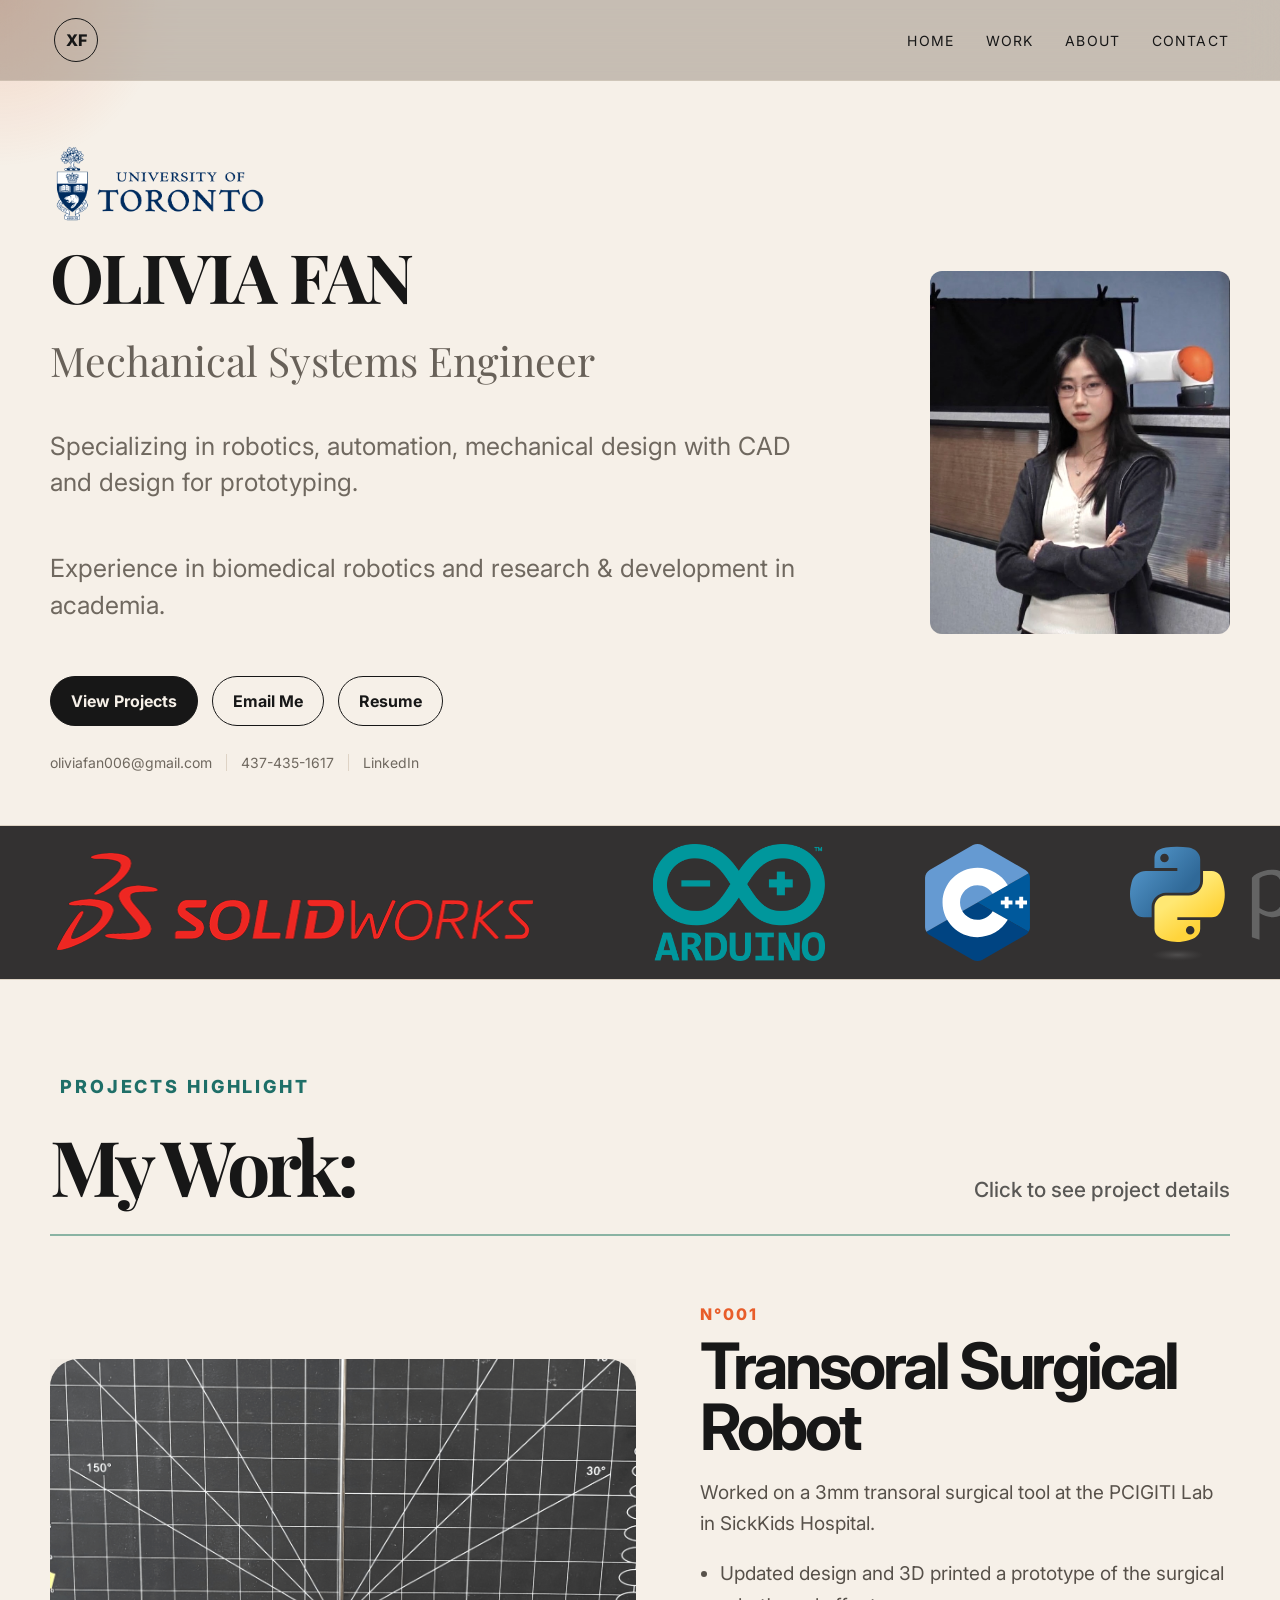
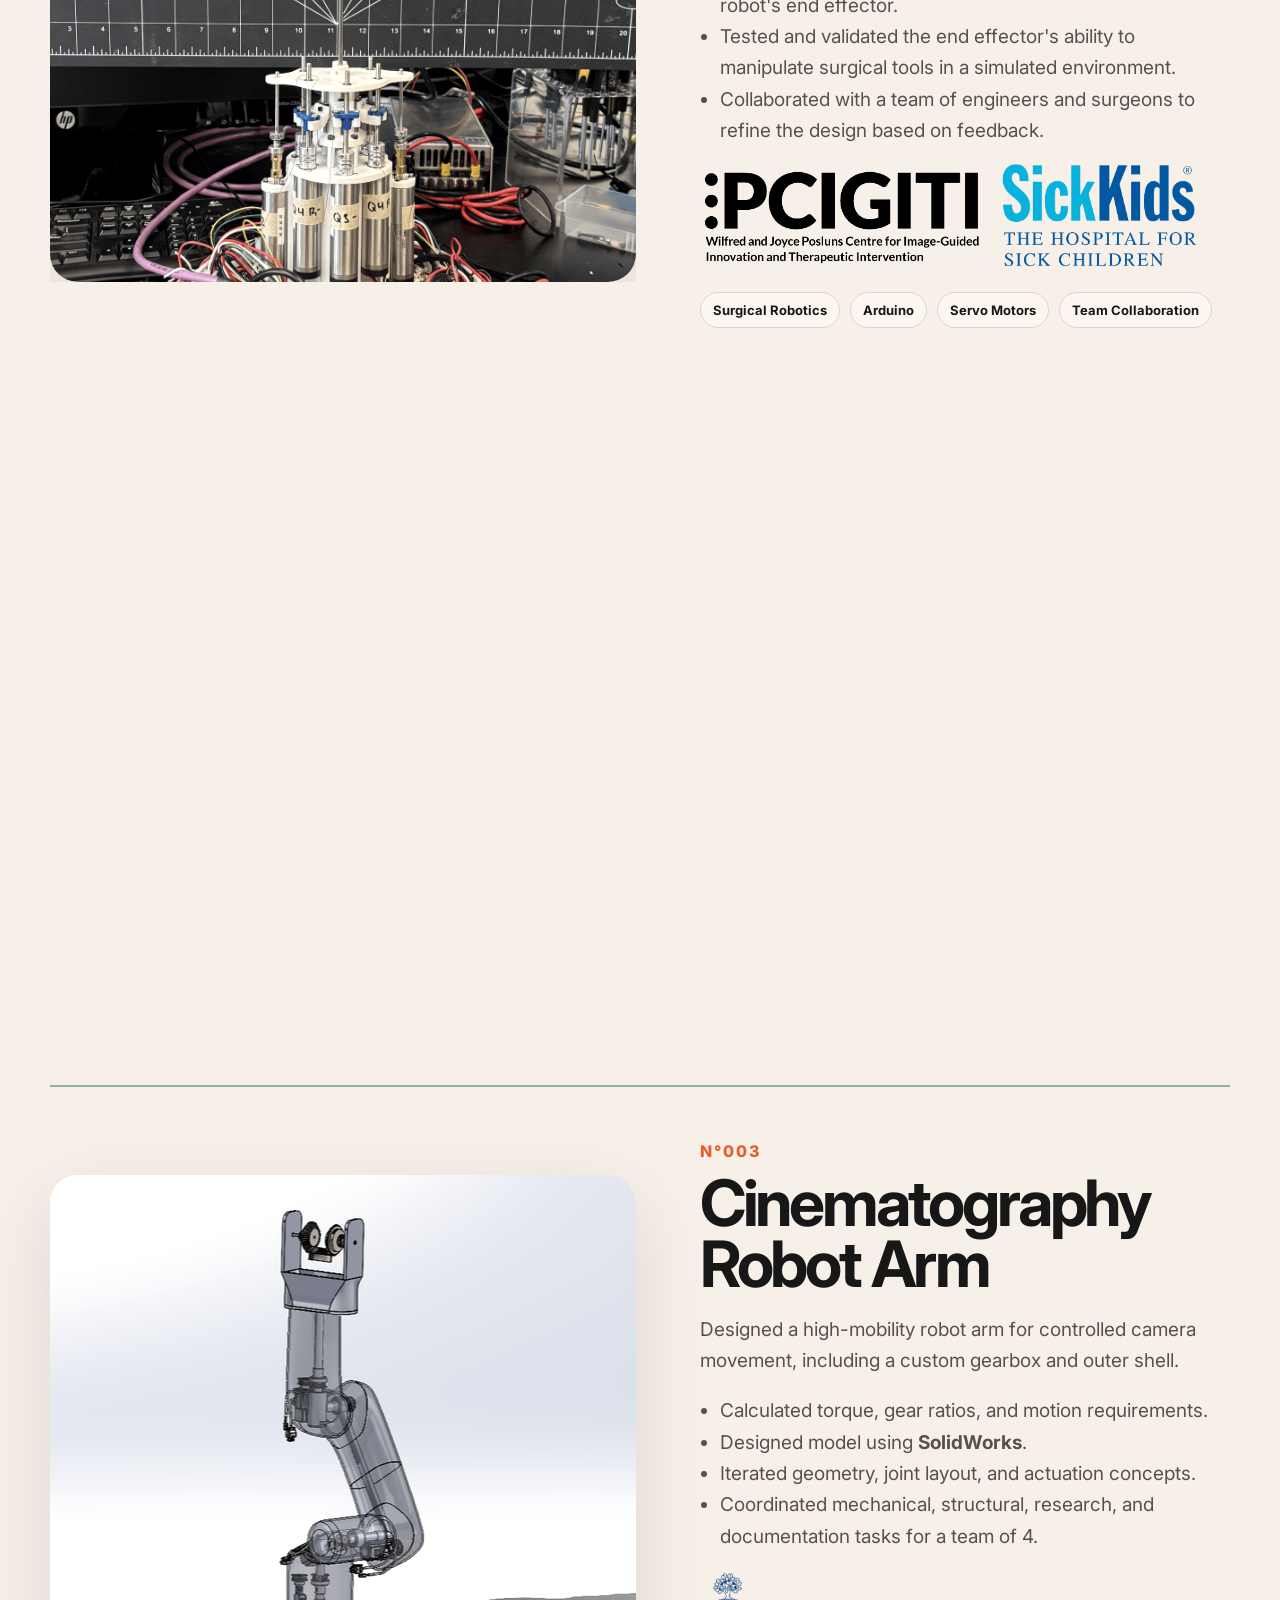
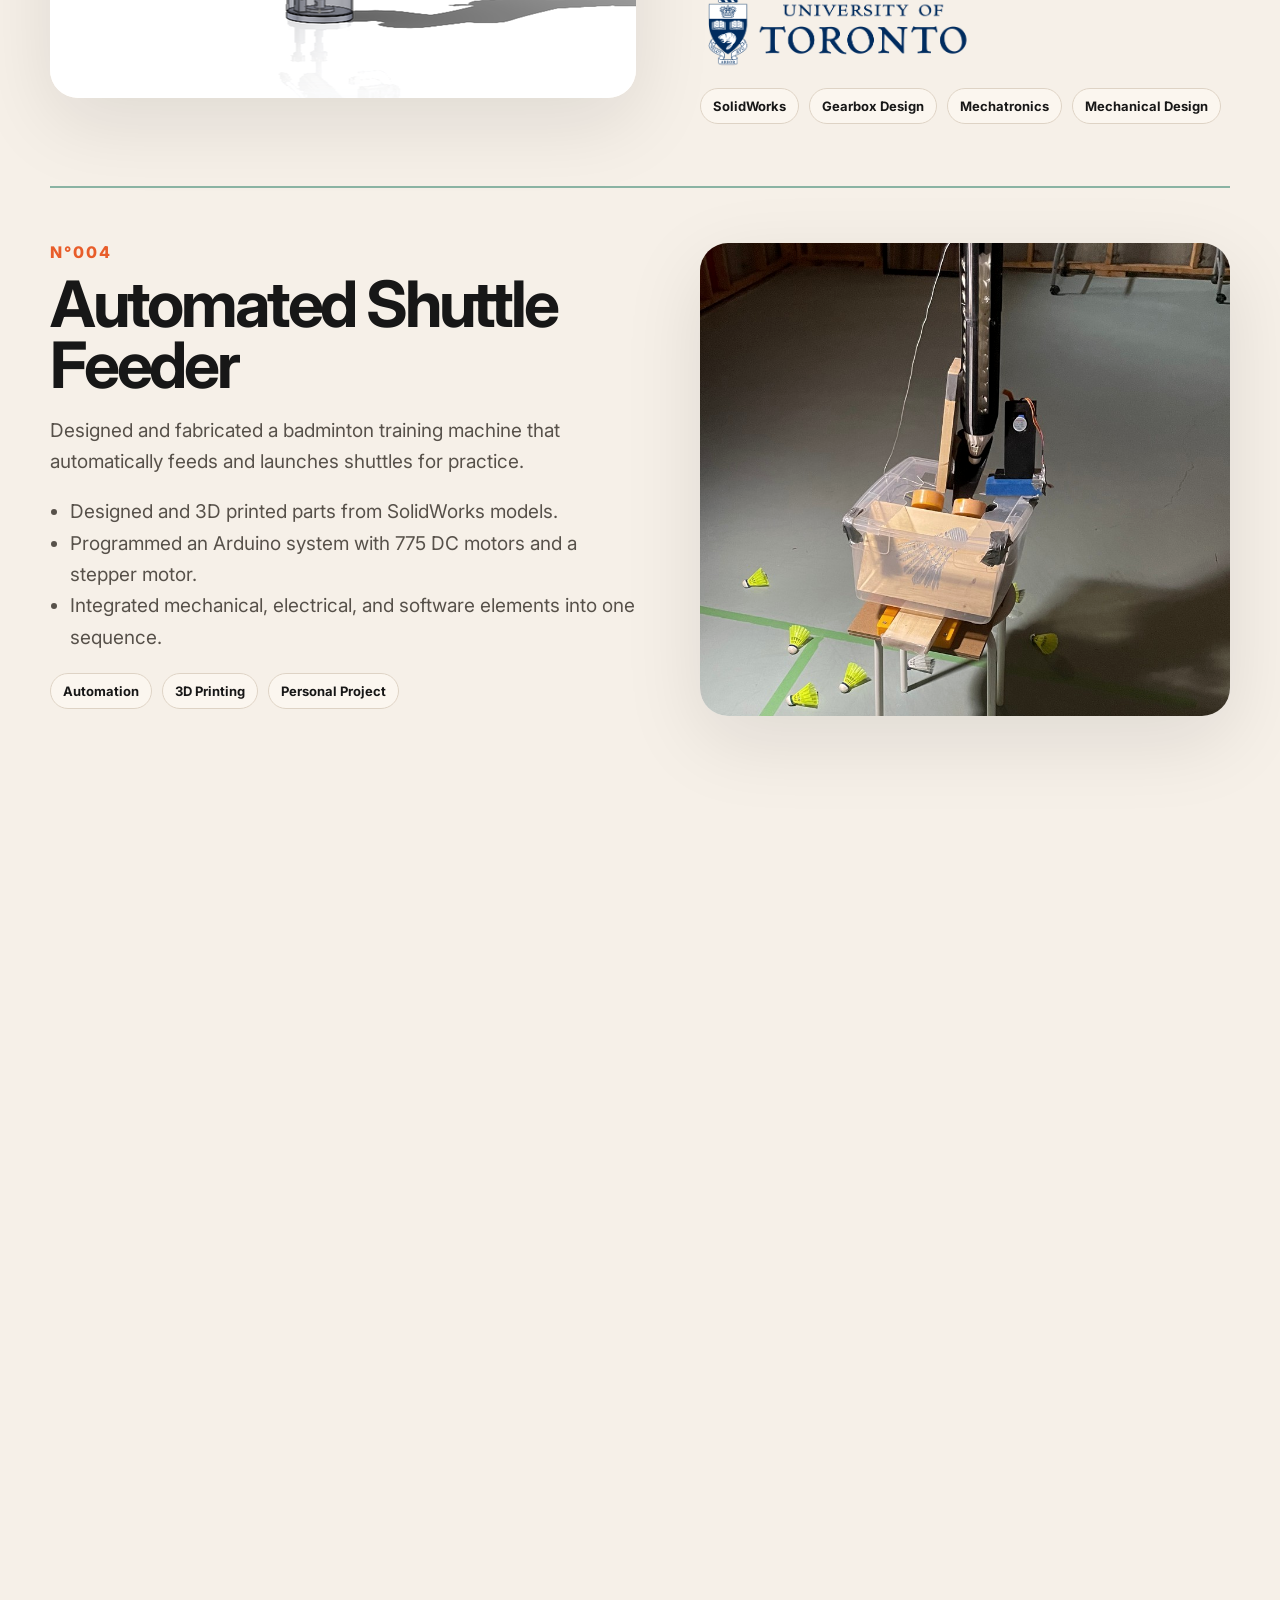
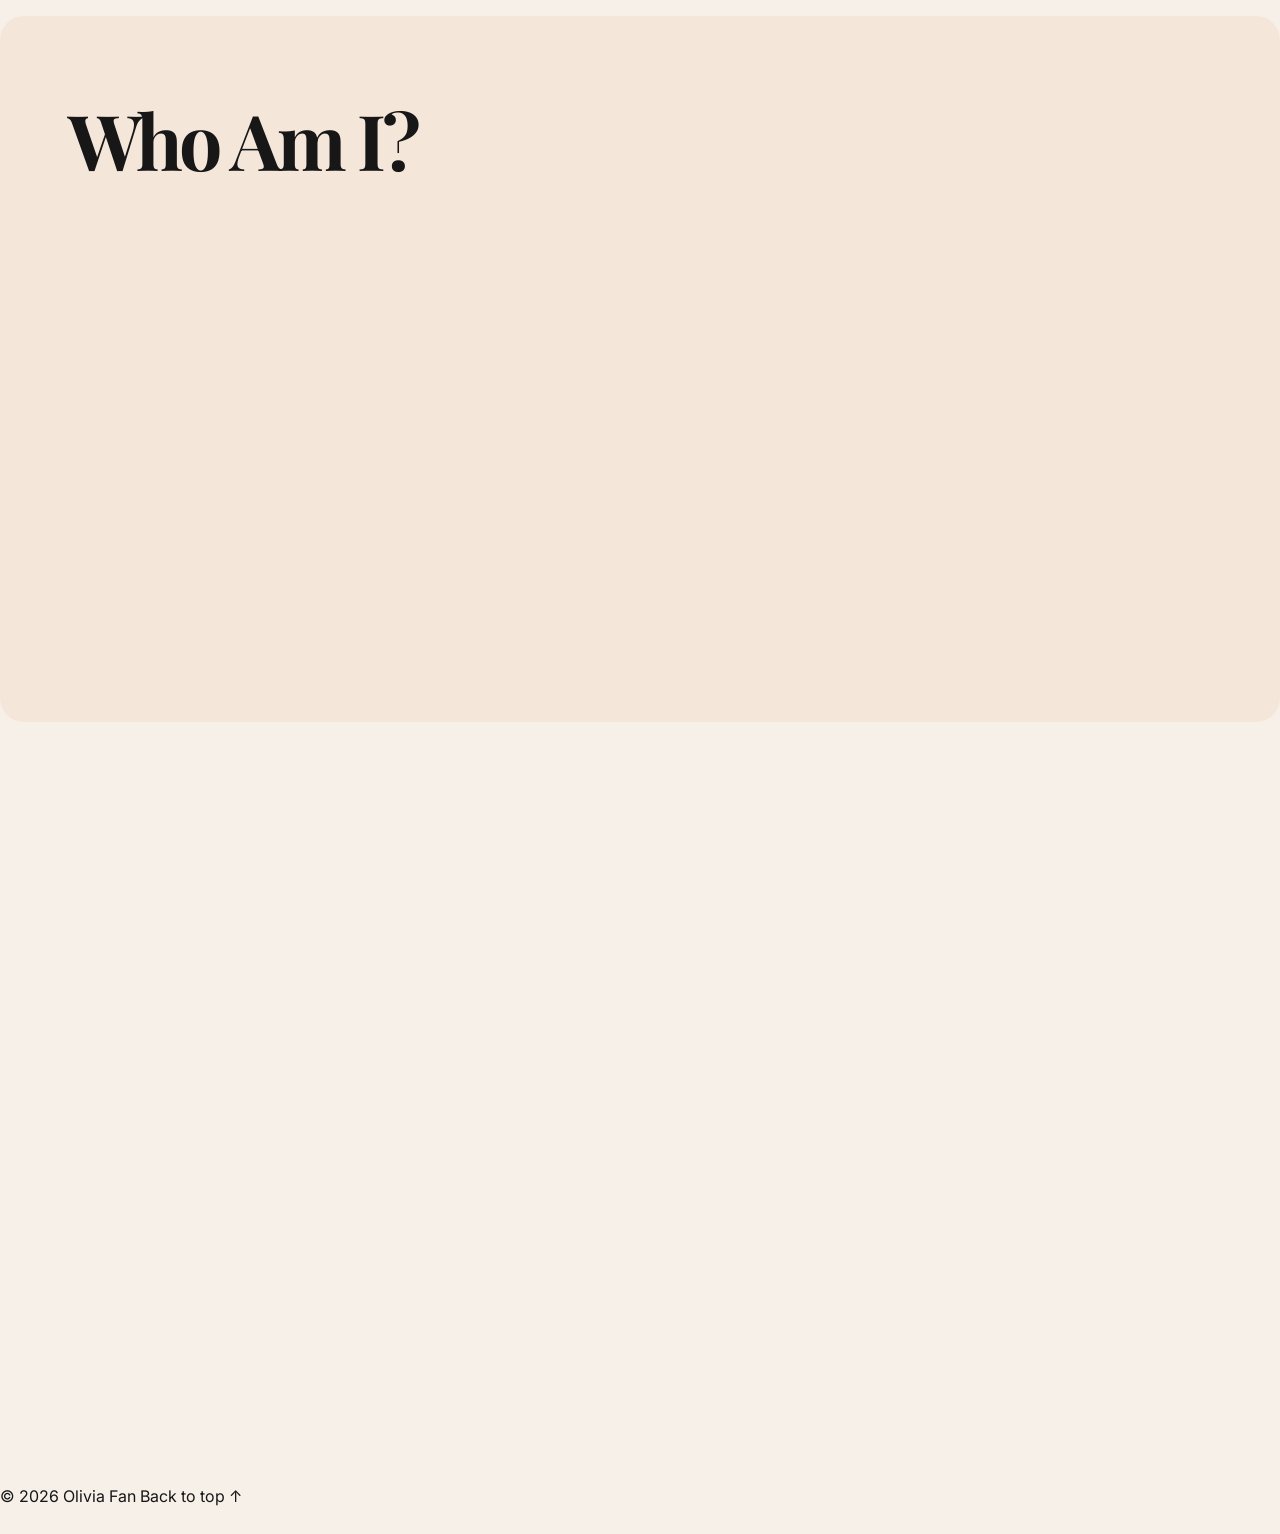
==== commit 730adb19: "Fixed profile pic" ====
--- a/index.html
+++ b/index.html
@@ -34,7 +34,7 @@
     
     <!-- Picture is directly under the H1 in the code -->
     <div class="hero-pic">
-      <img src="assets/your-picture.jpg" alt="Olivia Fan" />
+      <img src="assets/profile_pic.JPG" alt="Olivia Fan" />
     </div>
 
     <p class="hero-copy">Specializing in robotics, automation, mechanical design with CAD and design for prototyping.</p>
